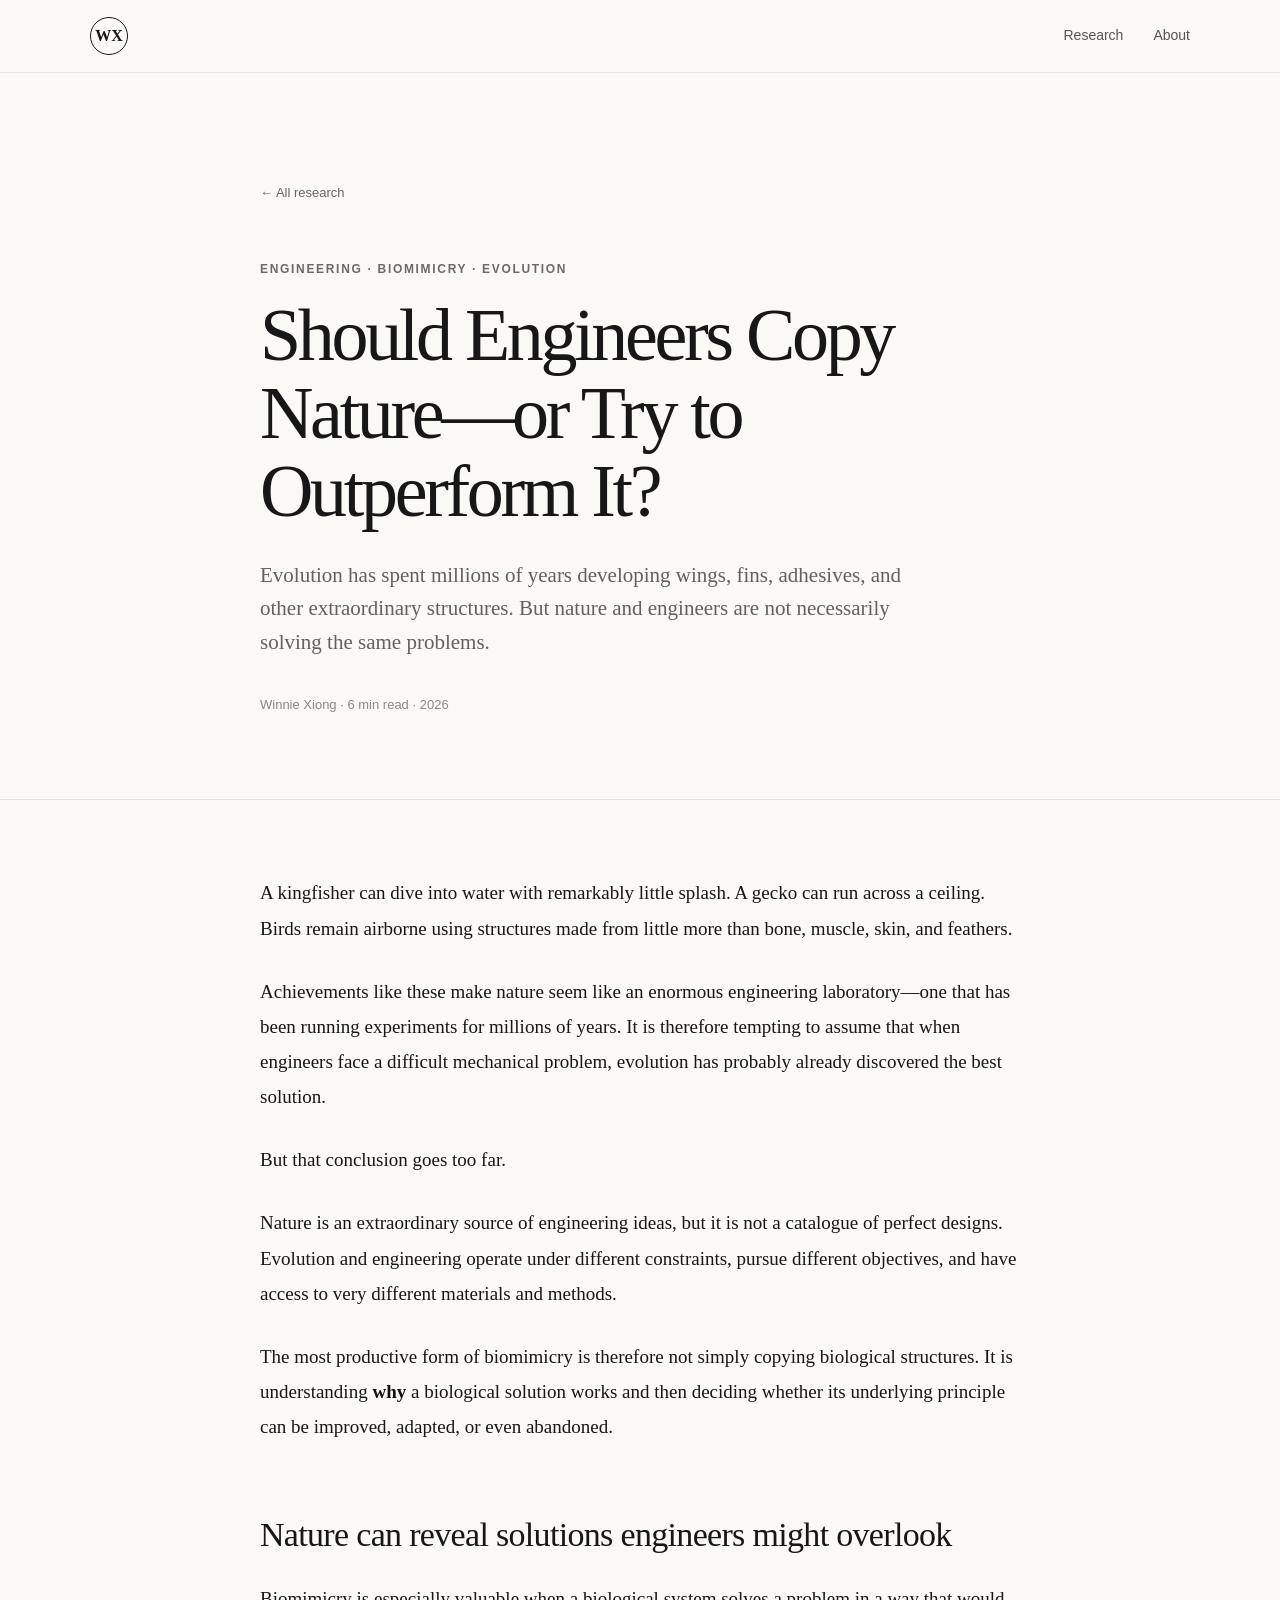
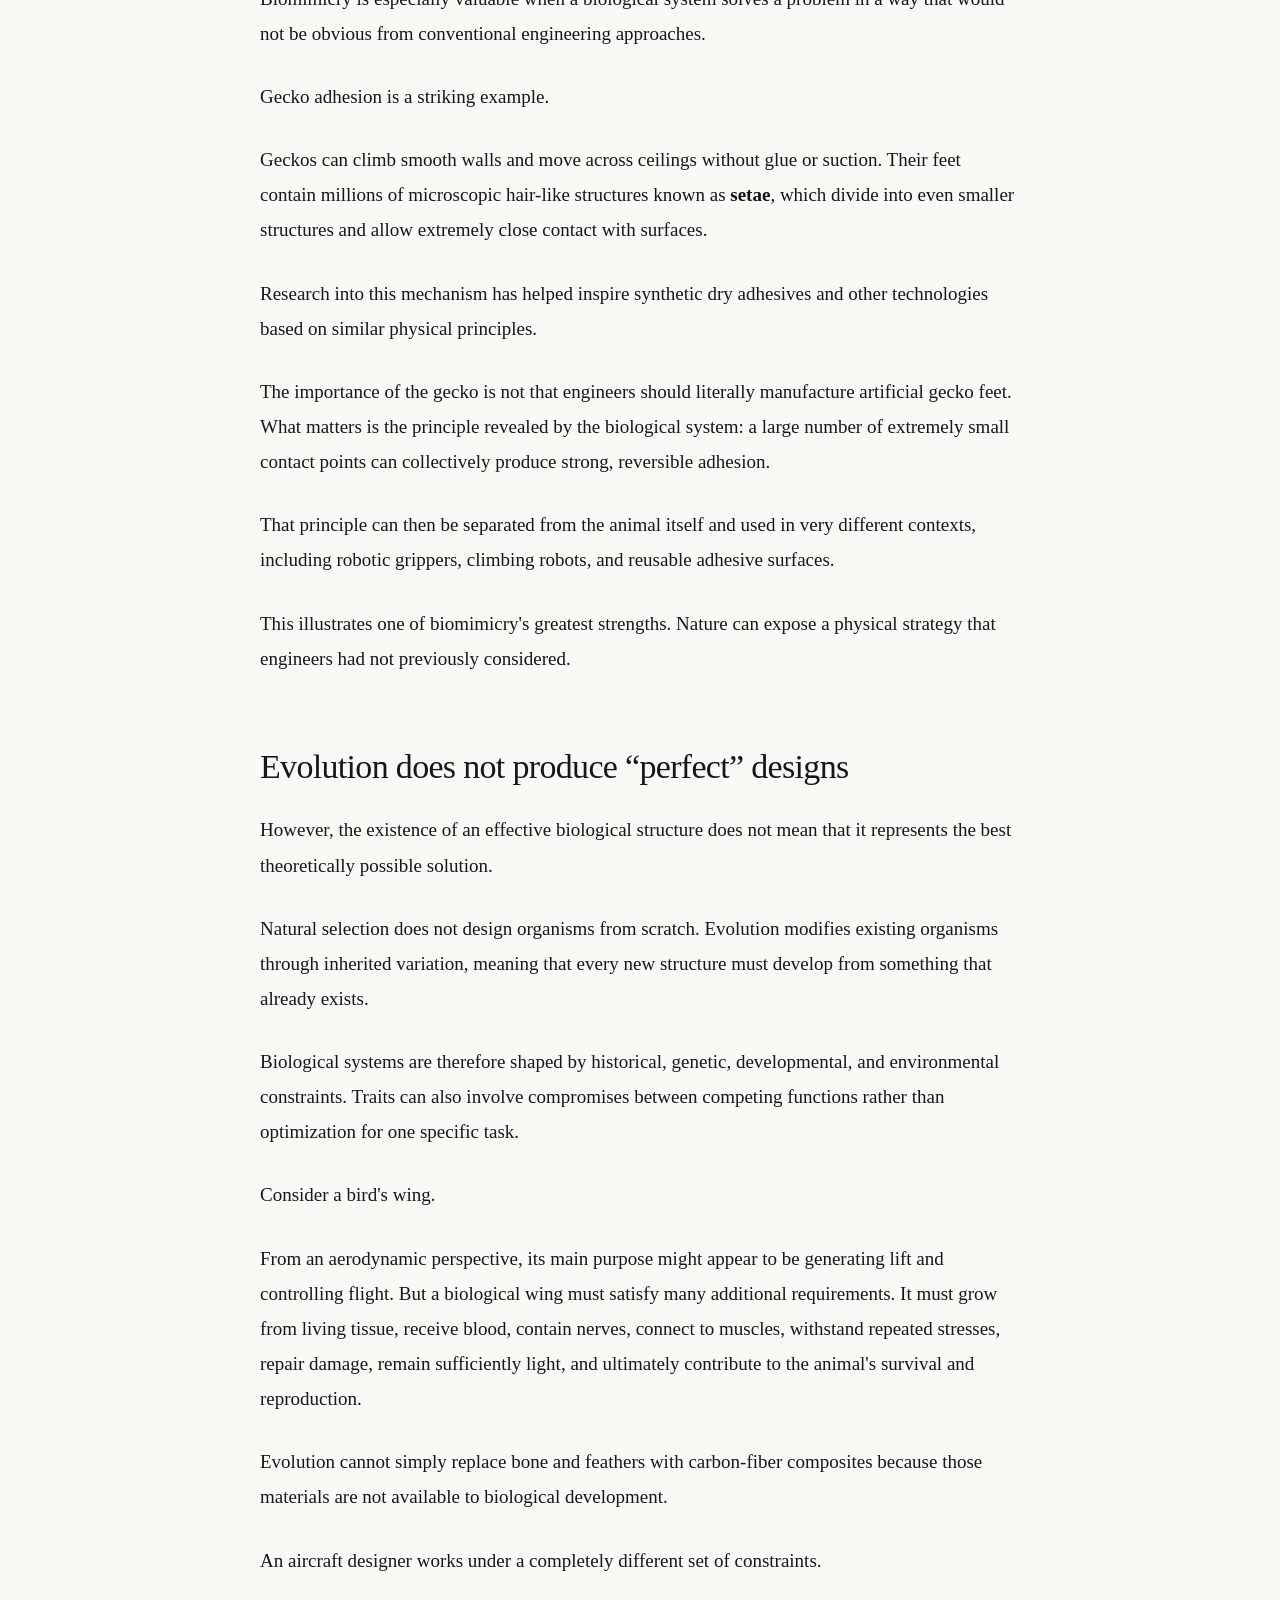
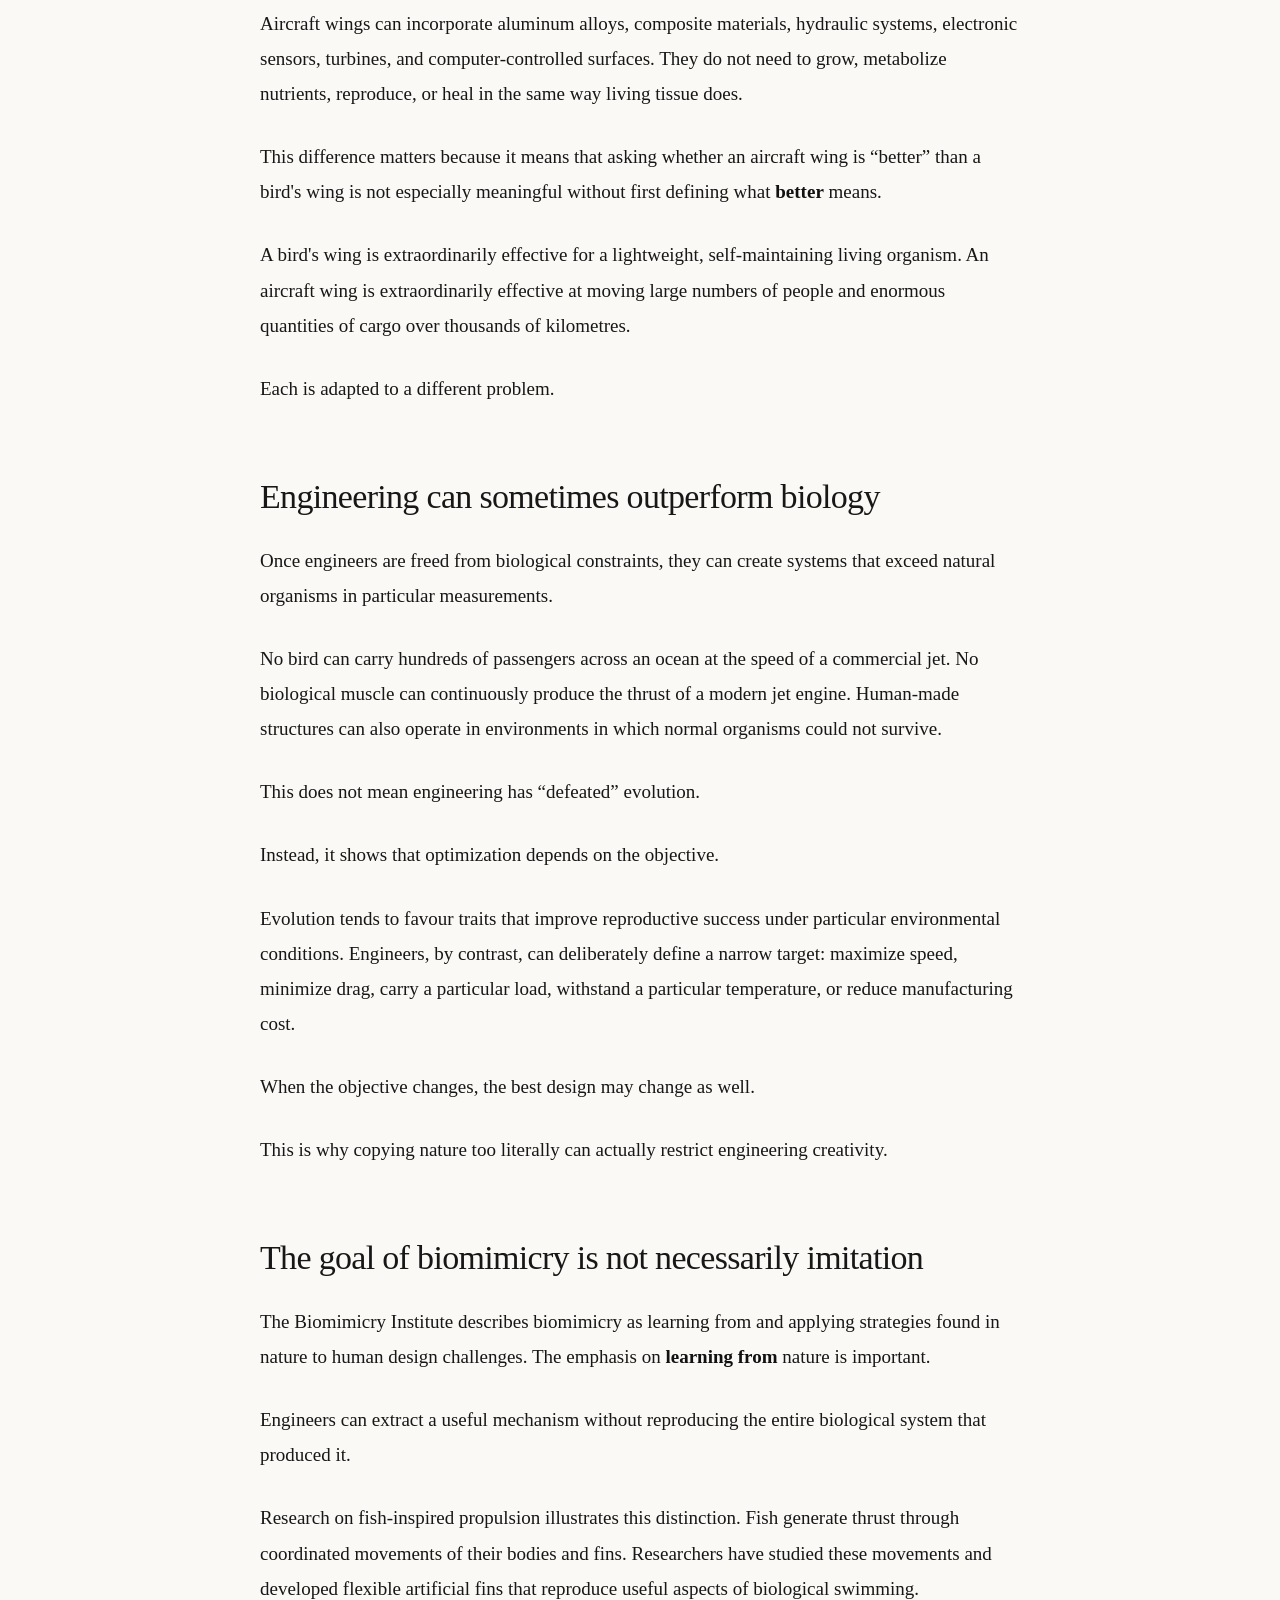
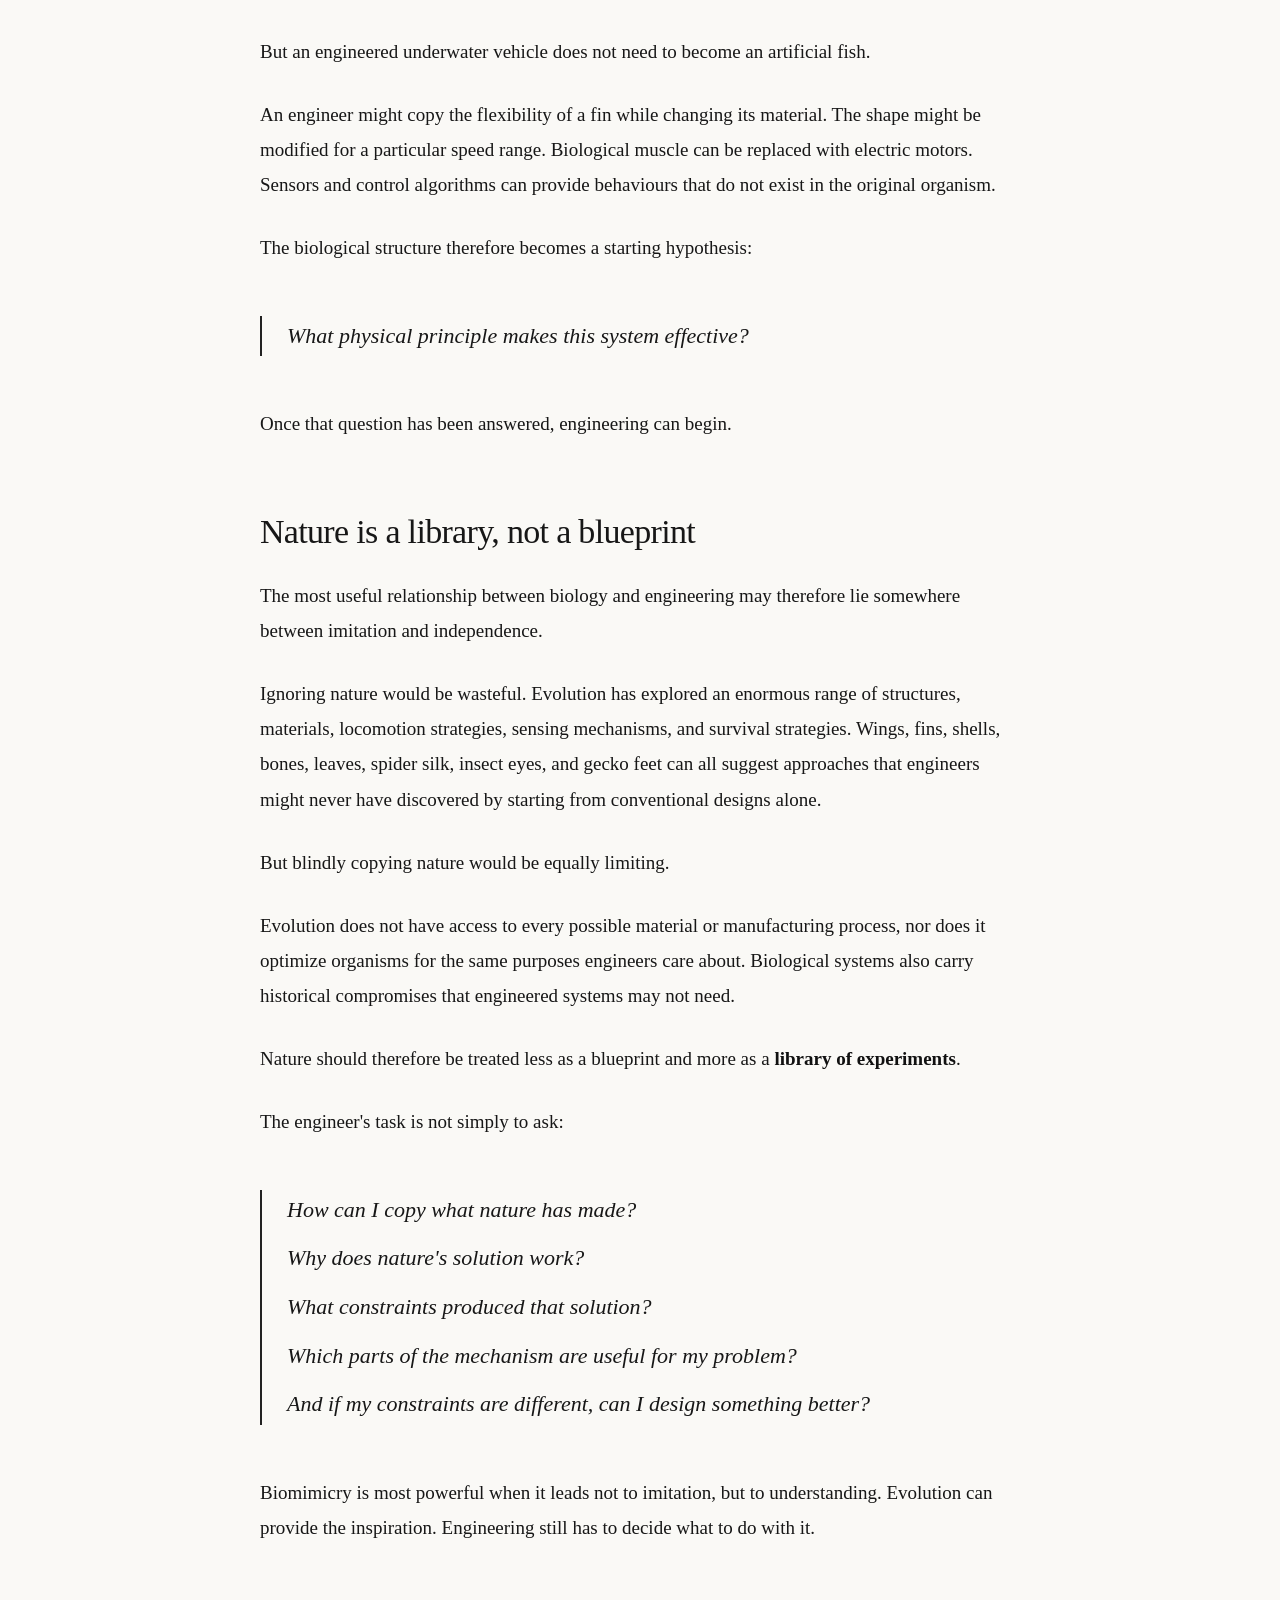
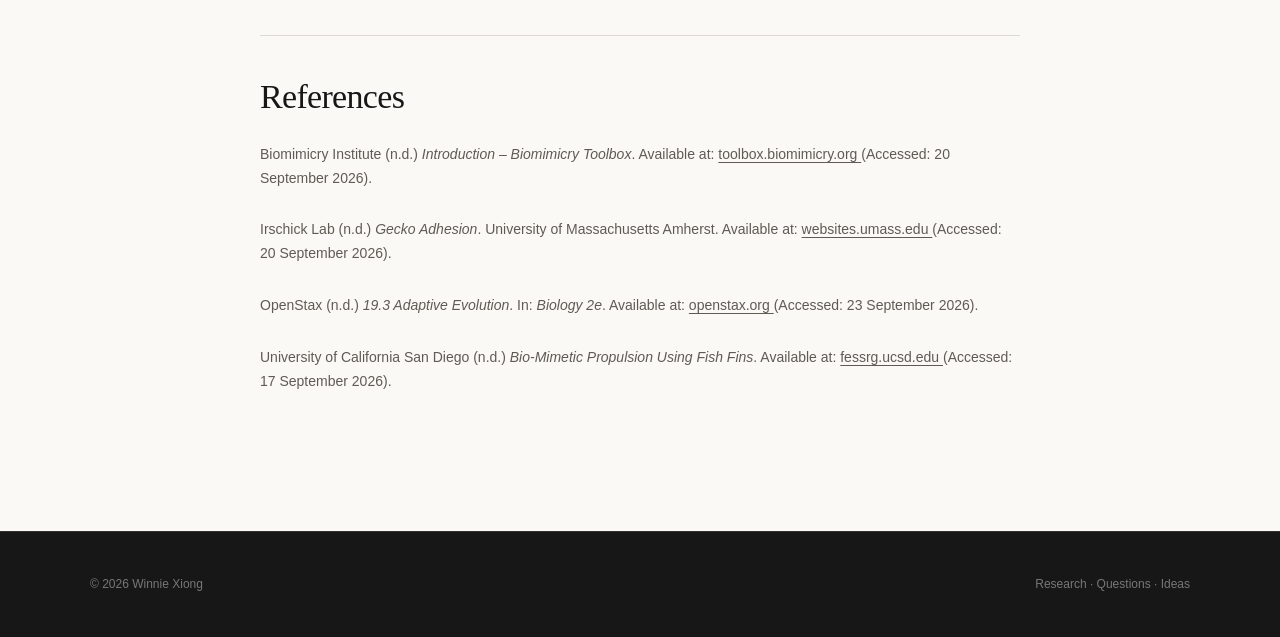
==== articles/biomimicry.html @ 26b6b640 "Published biomimicry research article" ====
<!DOCTYPE html>
<html lang="en">

<head>
  <meta charset="UTF-8">

  <meta
    name="viewport"
    content="width=device-width, initial-scale=1.0"
  >

  <meta
    name="description"
    content="Should engineers copy nature or can human-designed technology outperform biological evolution?"
  >

  <title>
    Should Engineers Copy Nature? | Winnie Xiong
  </title>

  <link rel="stylesheet" href="../style.css">

  <style>

    .article-header {
      padding: 105px 0 70px;
      border-bottom: 1px solid #e2dfd8;
    }

    .article-container {
      max-width: 760px;
      margin: 0 auto;
    }

    .back-link {
      display: inline-block;

      margin-bottom: 55px;

      color: #666;

      font-size: 13px;

      text-decoration: none;
    }

    .back-link:hover {
      color: #111;
    }

    .article-header h1 {
      margin: 16px 0 28px;

      font-family: Georgia, "Times New Roman", serif;

      font-size: clamp(46px, 7vw, 74px);

      font-weight: 400;

      line-height: 1.05;

      letter-spacing: -0.045em;
    }

    .article-subtitle {
      max-width: 680px;

      color: #64615b;

      font-family: Georgia, serif;

      font-size: 21px;

      line-height: 1.6;
    }

    .article-meta {
      margin-top: 35px;

      color: #888;

      font-size: 13px;
    }

    .article-body {
      padding: 75px 0 110px;
    }

    .article-body p {
      margin: 0 0 28px;

      font-family: Georgia, "Times New Roman", serif;

      font-size: 19px;

      line-height: 1.85;
    }

    .article-body h2 {
      margin: 70px 0 24px;

      font-family: Georgia, "Times New Roman", serif;

      font-size: 34px;

      font-weight: 400;

      line-height: 1.25;

      letter-spacing: -0.02em;
    }

    .article-body strong {
      color: #111;
    }

    .question-block {
      margin: 50px 0;

      padding-left: 25px;

      border-left: 2px solid #222;
    }

    .question-block p {
      margin: 8px 0;

      font-size: 22px;

      font-style: italic;
    }

    .references {
      margin-top: 90px;

      padding-top: 40px;

      border-top: 1px solid #dedbd4;
    }

    .references h2 {
      margin-top: 0;
    }

    .references p {
      color: #5f5b54;

      font-family:
        Inter,
        -apple-system,
        BlinkMacSystemFont,
        "Segoe UI",
        sans-serif;

      font-size: 14px;

      line-height: 1.7;
    }

    .references a {
      text-decoration-thickness: 1px;
      text-underline-offset: 3px;
    }

    @media (max-width: 750px) {

      .article-container {
        width: calc(100% - 32px);
      }

      .article-header {
        padding-top: 75px;
      }

      .article-body p {
        font-size: 18px;
      }

    }

  </style>
</head>


<body>

  <header class="site-header">

    <div class="container nav-container">

      <a class="logo" href="../index.html">
        WX
      </a>

      <nav>
        <a href="../index.html#research">Research</a>
        <a href="../index.html#about">About</a>
      </nav>

    </div>

  </header>


  <main>

    <header class="article-header">

      <div class="article-container">

        <a
          class="back-link"
          href="../index.html"
        >
          ← All research
        </a>

        <p class="eyebrow">
          Engineering · Biomimicry · Evolution
        </p>

        <h1>
          Should Engineers Copy Nature—or Try to Outperform It?
        </h1>

        <p class="article-subtitle">
          Evolution has spent millions of years developing wings,
          fins, adhesives, and other extraordinary structures.
          But nature and engineers are not necessarily solving
          the same problems.
        </p>

        <p class="article-meta">
          Winnie Xiong · 6 min read · 2026
        </p>

      </div>

    </header>


    <article class="article-body">

      <div class="article-container">

        <p>
          A kingfisher can dive into water with remarkably little splash.
          A gecko can run across a ceiling. Birds remain airborne using
          structures made from little more than bone, muscle, skin,
          and feathers.
        </p>

        <p>
          Achievements like these make nature seem like an enormous
          engineering laboratory—one that has been running experiments
          for millions of years. It is therefore tempting to assume that
          when engineers face a difficult mechanical problem, evolution
          has probably already discovered the best solution.
        </p>

        <p>
          But that conclusion goes too far.
        </p>

        <p>
          Nature is an extraordinary source of engineering ideas, but
          it is not a catalogue of perfect designs. Evolution and
          engineering operate under different constraints, pursue
          different objectives, and have access to very different
          materials and methods.
        </p>

        <p>
          The most productive form of biomimicry is therefore not simply
          copying biological structures. It is understanding
          <strong>why</strong> a biological solution works and then
          deciding whether its underlying principle can be improved,
          adapted, or even abandoned.
        </p>


        <h2>
          Nature can reveal solutions engineers might overlook
        </h2>

        <p>
          Biomimicry is especially valuable when a biological system
          solves a problem in a way that would not be obvious from
          conventional engineering approaches.
        </p>

        <p>
          Gecko adhesion is a striking example.
        </p>

        <p>
          Geckos can climb smooth walls and move across ceilings without
          glue or suction. Their feet contain millions of microscopic
          hair-like structures known as <strong>setae</strong>, which
          divide into even smaller structures and allow extremely close
          contact with surfaces.
        </p>

        <p>
          Research into this mechanism has helped inspire synthetic dry
          adhesives and other technologies based on similar physical
          principles.
        </p>

        <p>
          The importance of the gecko is not that engineers should
          literally manufacture artificial gecko feet. What matters is
          the principle revealed by the biological system: a large number
          of extremely small contact points can collectively produce
          strong, reversible adhesion.
        </p>

        <p>
          That principle can then be separated from the animal itself
          and used in very different contexts, including robotic
          grippers, climbing robots, and reusable adhesive surfaces.
        </p>

        <p>
          This illustrates one of biomimicry's greatest strengths.
          Nature can expose a physical strategy that engineers had
          not previously considered.
        </p>


        <h2>
          Evolution does not produce “perfect” designs
        </h2>

        <p>
          However, the existence of an effective biological structure
          does not mean that it represents the best theoretically
          possible solution.
        </p>

        <p>
          Natural selection does not design organisms from scratch.
          Evolution modifies existing organisms through inherited
          variation, meaning that every new structure must develop
          from something that already exists.
        </p>

        <p>
          Biological systems are therefore shaped by historical,
          genetic, developmental, and environmental constraints.
          Traits can also involve compromises between competing
          functions rather than optimization for one specific task.
        </p>

        <p>
          Consider a bird's wing.
        </p>

        <p>
          From an aerodynamic perspective, its main purpose might
          appear to be generating lift and controlling flight. But a
          biological wing must satisfy many additional requirements.
          It must grow from living tissue, receive blood, contain nerves,
          connect to muscles, withstand repeated stresses, repair damage,
          remain sufficiently light, and ultimately contribute to the
          animal's survival and reproduction.
        </p>

        <p>
          Evolution cannot simply replace bone and feathers with
          carbon-fiber composites because those materials are not
          available to biological development.
        </p>

        <p>
          An aircraft designer works under a completely different set
          of constraints.
        </p>

        <p>
          Aircraft wings can incorporate aluminum alloys, composite
          materials, hydraulic systems, electronic sensors, turbines,
          and computer-controlled surfaces. They do not need to grow,
          metabolize nutrients, reproduce, or heal in the same way
          living tissue does.
        </p>

        <p>
          This difference matters because it means that asking whether
          an aircraft wing is “better” than a bird's wing is not
          especially meaningful without first defining what
          <strong>better</strong> means.
        </p>

        <p>
          A bird's wing is extraordinarily effective for a lightweight,
          self-maintaining living organism. An aircraft wing is
          extraordinarily effective at moving large numbers of people
          and enormous quantities of cargo over thousands of kilometres.
        </p>

        <p>
          Each is adapted to a different problem.
        </p>


        <h2>
          Engineering can sometimes outperform biology
        </h2>

        <p>
          Once engineers are freed from biological constraints, they
          can create systems that exceed natural organisms in particular
          measurements.
        </p>

        <p>
          No bird can carry hundreds of passengers across an ocean at
          the speed of a commercial jet. No biological muscle can
          continuously produce the thrust of a modern jet engine.
          Human-made structures can also operate in environments in
          which normal organisms could not survive.
        </p>

        <p>
          This does not mean engineering has “defeated” evolution.
        </p>

        <p>
          Instead, it shows that optimization depends on the objective.
        </p>

        <p>
          Evolution tends to favour traits that improve reproductive
          success under particular environmental conditions. Engineers,
          by contrast, can deliberately define a narrow target: maximize
          speed, minimize drag, carry a particular load, withstand a
          particular temperature, or reduce manufacturing cost.
        </p>

        <p>
          When the objective changes, the best design may change as well.
        </p>

        <p>
          This is why copying nature too literally can actually restrict
          engineering creativity.
        </p>


        <h2>
          The goal of biomimicry is not necessarily imitation
        </h2>

        <p>
          The Biomimicry Institute describes biomimicry as learning from
          and applying strategies found in nature to human design
          challenges. The emphasis on <strong>learning from</strong>
          nature is important.
        </p>

        <p>
          Engineers can extract a useful mechanism without reproducing
          the entire biological system that produced it.
        </p>

        <p>
          Research on fish-inspired propulsion illustrates this
          distinction. Fish generate thrust through coordinated
          movements of their bodies and fins. Researchers have studied
          these movements and developed flexible artificial fins that
          reproduce useful aspects of biological swimming.
        </p>

        <p>
          But an engineered underwater vehicle does not need to become
          an artificial fish.
        </p>

        <p>
          An engineer might copy the flexibility of a fin while changing
          its material. The shape might be modified for a particular
          speed range. Biological muscle can be replaced with electric
          motors. Sensors and control algorithms can provide behaviours
          that do not exist in the original organism.
        </p>

        <p>
          The biological structure therefore becomes a starting
          hypothesis:
        </p>

        <div class="question-block">
          <p>
            What physical principle makes this system effective?
          </p>
        </div>

        <p>
          Once that question has been answered, engineering can begin.
        </p>


        <h2>
          Nature is a library, not a blueprint
        </h2>

        <p>
          The most useful relationship between biology and engineering
          may therefore lie somewhere between imitation and independence.
        </p>

        <p>
          Ignoring nature would be wasteful. Evolution has explored an
          enormous range of structures, materials, locomotion strategies,
          sensing mechanisms, and survival strategies. Wings, fins,
          shells, bones, leaves, spider silk, insect eyes, and gecko feet
          can all suggest approaches that engineers might never have
          discovered by starting from conventional designs alone.
        </p>

        <p>
          But blindly copying nature would be equally limiting.
        </p>

        <p>
          Evolution does not have access to every possible material or
          manufacturing process, nor does it optimize organisms for the
          same purposes engineers care about. Biological systems also
          carry historical compromises that engineered systems may
          not need.
        </p>

        <p>
          Nature should therefore be treated less as a blueprint and
          more as a <strong>library of experiments</strong>.
        </p>

        <p>
          The engineer's task is not simply to ask:
        </p>

        <div class="question-block">

          <p>
            How can I copy what nature has made?
          </p>

          <p>
            Why does nature's solution work?
          </p>

          <p>
            What constraints produced that solution?
          </p>

          <p>
            Which parts of the mechanism are useful for my problem?
          </p>

          <p>
            And if my constraints are different, can I design
            something better?
          </p>

        </div>

        <p>
          Biomimicry is most powerful when it leads not to imitation,
          but to understanding. Evolution can provide the inspiration.
          Engineering still has to decide what to do with it.
        </p>


        <section class="references">

          <h2>References</h2>

          <p>
            Biomimicry Institute (n.d.)
            <em>Introduction – Biomimicry Toolbox</em>.
            Available at:
            <a
              href="https://toolbox.biomimicry.org/introduction/"
              target="_blank"
              rel="noopener noreferrer"
            >
              toolbox.biomimicry.org
            </a>
            (Accessed: 20 September 2026).
          </p>

          <p>
            Irschick Lab (n.d.)
            <em>Gecko Adhesion</em>.
            University of Massachusetts Amherst.
            Available at:
            <a
              href="https://websites.umass.edu/irschick/gecko-adhesion/"
              target="_blank"
              rel="noopener noreferrer"
            >
              websites.umass.edu
            </a>
            (Accessed: 20 September 2026).
          </p>

          <p>
            OpenStax (n.d.)
            <em>19.3 Adaptive Evolution</em>.
            In: <em>Biology 2e</em>.
            Available at:
            <a
              href="https://openstax.org/books/biology-2e/pages/19-3-adaptive-evolution"
              target="_blank"
              rel="noopener noreferrer"
            >
              openstax.org
            </a>
            (Accessed: 23 September 2026).
          </p>

          <p>
            University of California San Diego (n.d.)
            <em>Bio-Mimetic Propulsion Using Fish Fins</em>.
            Available at:
            <a
              href="https://fessrg.ucsd.edu/Research/Fish/"
              target="_blank"
              rel="noopener noreferrer"
            >
              fessrg.ucsd.edu
            </a>
            (Accessed: 17 September 2026).
          </p>

        </section>

      </div>

    </article>

  </main>


  <footer>

    <div class="container footer-content">

      <p>
        © 2026 Winnie Xiong
      </p>

      <p>
        Research · Questions · Ideas
      </p>

    </div>

  </footer>

</body>

</html>
---- style.css ----
/* ------------------------------
   Base
------------------------------ */

* {
  box-sizing: border-box;
}

html {
  scroll-behavior: smooth;
}

body {
  margin: 0;
  background: #faf9f6;
  color: #171717;

  font-family:
    Inter,
    -apple-system,
    BlinkMacSystemFont,
    "Segoe UI",
    sans-serif;

  line-height: 1.7;
}

a {
  color: inherit;
}

.container {
  width: min(1100px, calc(100% - 48px));
  margin: 0 auto;
}


/* ------------------------------
   Navigation
------------------------------ */

.site-header {
  background: rgba(250, 249, 246, 0.92);
  border-bottom: 1px solid #e8e5df;
  position: sticky;
  top: 0;
  z-index: 10;
  backdrop-filter: blur(12px);
}

.nav-container {
  height: 72px;

  display: flex;
  align-items: center;
  justify-content: space-between;
}

.logo {
  width: 38px;
  height: 38px;

  display: flex;
  align-items: center;
  justify-content: center;

  border: 1px solid #171717;
  border-radius: 50%;

  font-family: Georgia, serif;
  font-weight: bold;

  text-decoration: none;
}

nav {
  display: flex;
  gap: 30px;
}

nav a {
  color: #555;
  text-decoration: none;
  font-size: 14px;
}

nav a:hover {
  color: #111;
}


/* ------------------------------
   Hero
------------------------------ */

.hero {
  padding: 130px 0 120px;
}

.hero-content {
  max-width: 850px;
}

.eyebrow {
  margin: 0 0 18px;

  color: #6f6a61;

  font-size: 12px;
  font-weight: 700;

  letter-spacing: 0.14em;
  text-transform: uppercase;
}

.hero h1 {
  margin: 0;

  font-family: Georgia, "Times New Roman", serif;
  font-weight: 400;

  font-size: clamp(60px, 9vw, 105px);
  line-height: 0.95;

  letter-spacing: -0.055em;
}

.hero-description {
  max-width: 680px;

  margin: 36px 0 36px;

  color: #555;

  font-family: Georgia, "Times New Roman", serif;
  font-size: 22px;
  line-height: 1.6;
}

.button {
  display: inline-block;

  padding: 12px 0;

  border-bottom: 1px solid #171717;

  font-size: 14px;
  font-weight: 600;

  text-decoration: none;
}


/* ------------------------------
   Sections
------------------------------ */

.section {
  padding: 100px 0;

  border-top: 1px solid #e2dfd8;
}

.section-heading {
  display: grid;

  grid-template-columns: 1fr 1fr;

  gap: 60px;

  margin-bottom: 55px;
}

.section-heading h2,
.about-grid h2 {
  margin: 0;

  font-family: Georgia, "Times New Roman", serif;
  font-size: 44px;
  font-weight: 400;

  letter-spacing: -0.025em;
}

.section-intro {
  max-width: 440px;

  margin: 30px 0 0;

  color: #666;

  font-size: 16px;
}


/* ------------------------------
   Research Cards
------------------------------ */

.research-grid {
  display: grid;

  grid-template-columns: repeat(2, minmax(0, 1fr));

  gap: 22px;
}

.card {
  min-height: 430px;

  padding: 32px;

  background: #ffffff;

  border: 1px solid #e3e0d9;
  border-radius: 4px;

  display: flex;
  flex-direction: column;

  transition:
    transform 0.2s ease,
    box-shadow 0.2s ease;
}

.card:hover {
  transform: translateY(-3px);

  box-shadow:
    0 12px 40px rgba(0, 0, 0, 0.06);
}

.featured-card {
  background: #f1efe8;
}

.card-top {
  display: flex;

  justify-content: space-between;
  align-items: center;

  margin-bottom: 50px;
}

.status {
  padding: 6px 10px;

  border-radius: 20px;

  font-size: 11px;
  font-weight: 700;

  letter-spacing: 0.05em;
  text-transform: uppercase;
}

.published {
  background: #dfe8dc;
  color: #31492e;
}

.progress {
  background: #ece7db;
  color: #72634d;
}

.number {
  color: #aaa;

  font-family: Georgia, serif;
  font-size: 15px;
}

.tags {
  display: flex;
  flex-wrap: wrap;

  gap: 8px;

  margin-bottom: 18px;
}

.tags span {
  color: #777;

  font-size: 12px;
}

.tags span:not(:last-child)::after {
  content: " ·";
}

.card h3 {
  margin: 0 0 20px;

  font-family: Georgia, "Times New Roman", serif;
  font-size: 30px;
  font-weight: 400;

  line-height: 1.25;
}

.card h3 a {
  text-decoration: none;
}

.card h3 a:hover {
  text-decoration: underline;
  text-decoration-thickness: 1px;
  text-underline-offset: 5px;
}

.card > p {
  margin: 0;

  color: #666;

  font-size: 15px;
}

.card-footer {
  margin-top: auto;
  padding-top: 40px;

  display: flex;
  justify-content: space-between;
  align-items: center;

  color: #888;

  font-size: 13px;
}

.read-link {
  color: #171717;

  font-weight: 600;

  text-decoration: none;
}

.coming-soon {
  color: #aaa;
}


/* ------------------------------
   About
------------------------------ */

.about-section {
  background: #171717;
  color: #f5f3ed;
}

.about-section .eyebrow {
  color: #aaa69c;
}

.about-grid {
  display: grid;

  grid-template-columns: 1fr 1fr;

  gap: 80px;
}

.about-text {
  color: #cac6bc;

  font-family: Georgia, "Times New Roman", serif;

  font-size: 18px;
}

.about-text p:first-child {
  margin-top: 0;
}


/* ------------------------------
   Footer
------------------------------ */

footer {
  background: #171717;
  color: #777;

  border-top: 1px solid #333;
}

.footer-content {
  padding: 30px 0;

  display: flex;
  justify-content: space-between;

  font-size: 12px;
}


/* ------------------------------
   Mobile
------------------------------ */

@media (max-width: 750px) {

  .container {
    width: min(100% - 32px, 1100px);
  }

  .hero {
    padding: 95px 0 85px;
  }

  .hero h1 {
    font-size: 58px;
  }

  .hero-description {
    font-size: 19px;
  }

  .section {
    padding: 75px 0;
  }

  .section-heading,
  .about-grid,
  .research-grid {
    grid-template-columns: 1fr;
  }

  .section-heading {
    gap: 5px;
  }

  .about-grid {
    gap: 40px;
  }

  .card {
    min-height: 390px;
  }

  nav {
    gap: 18px;
  }

  .footer-content {
    flex-direction: column;
    gap: 5px;
  }

}
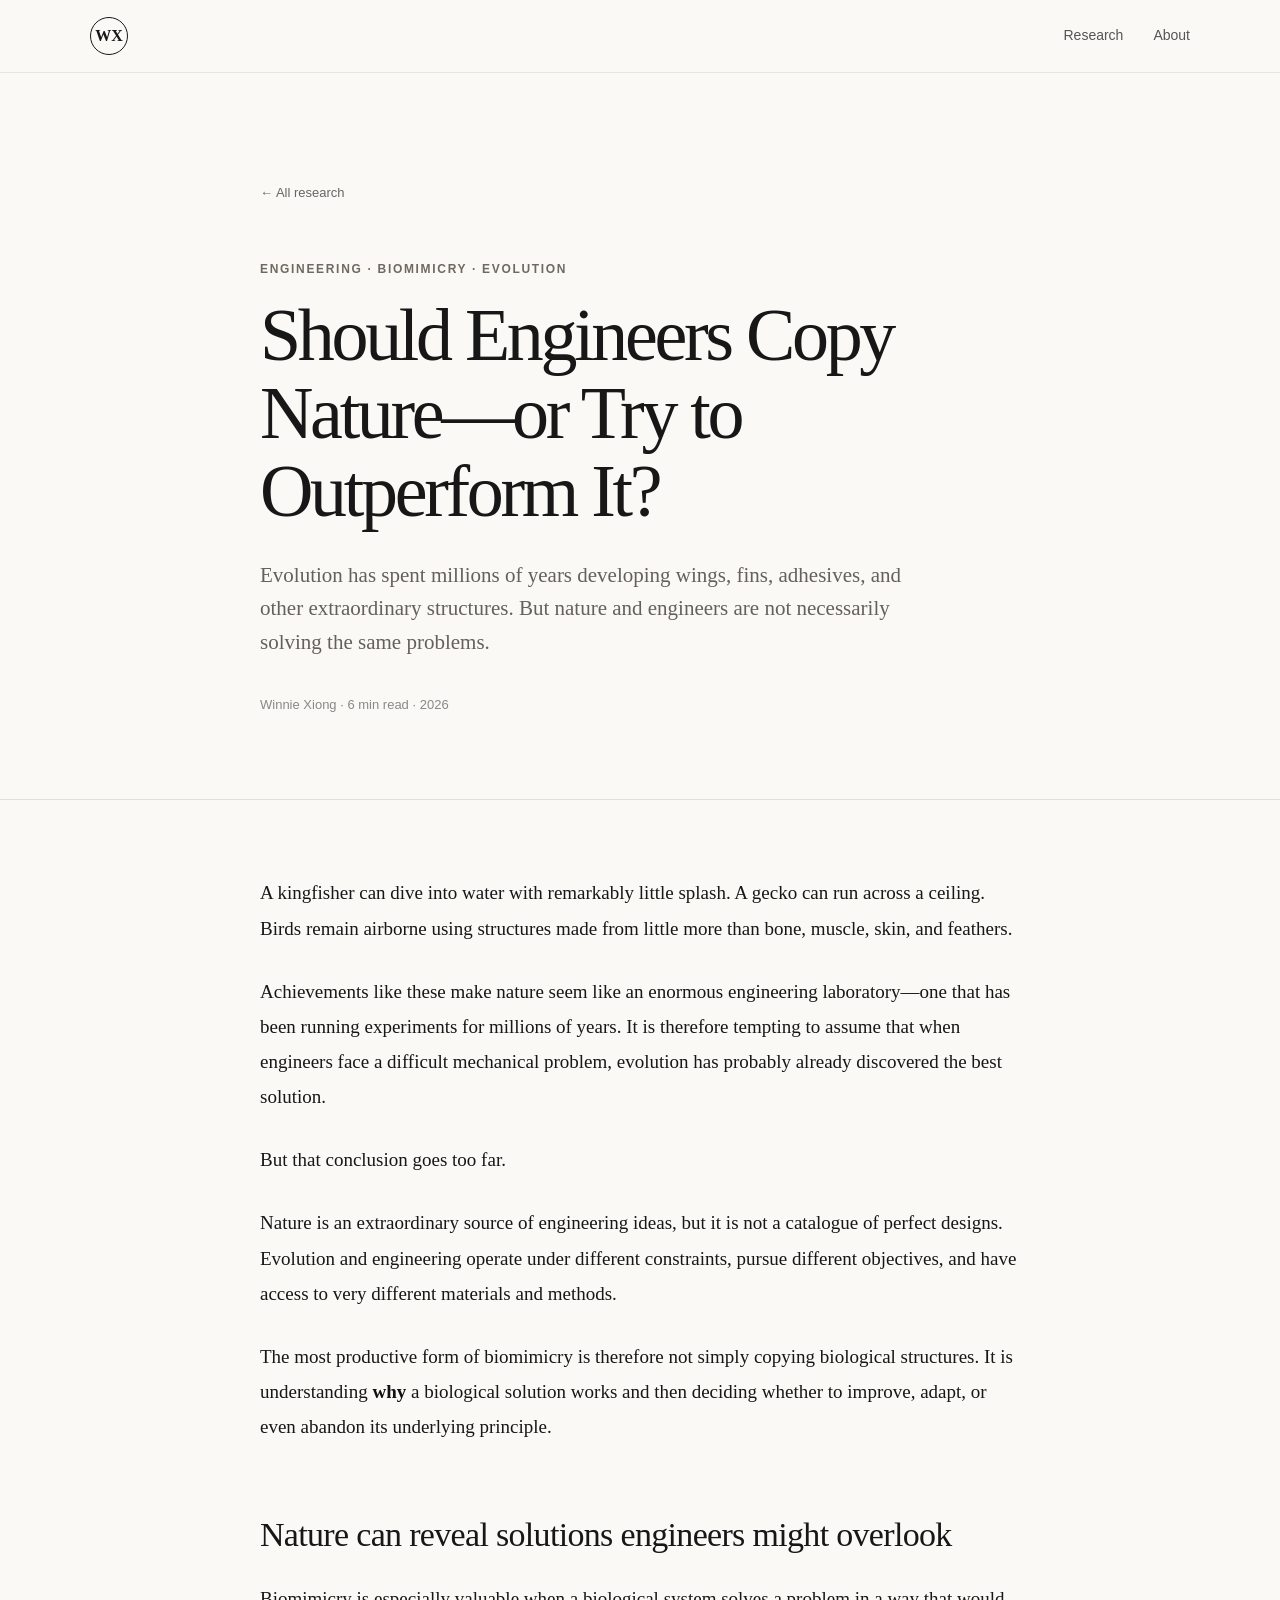
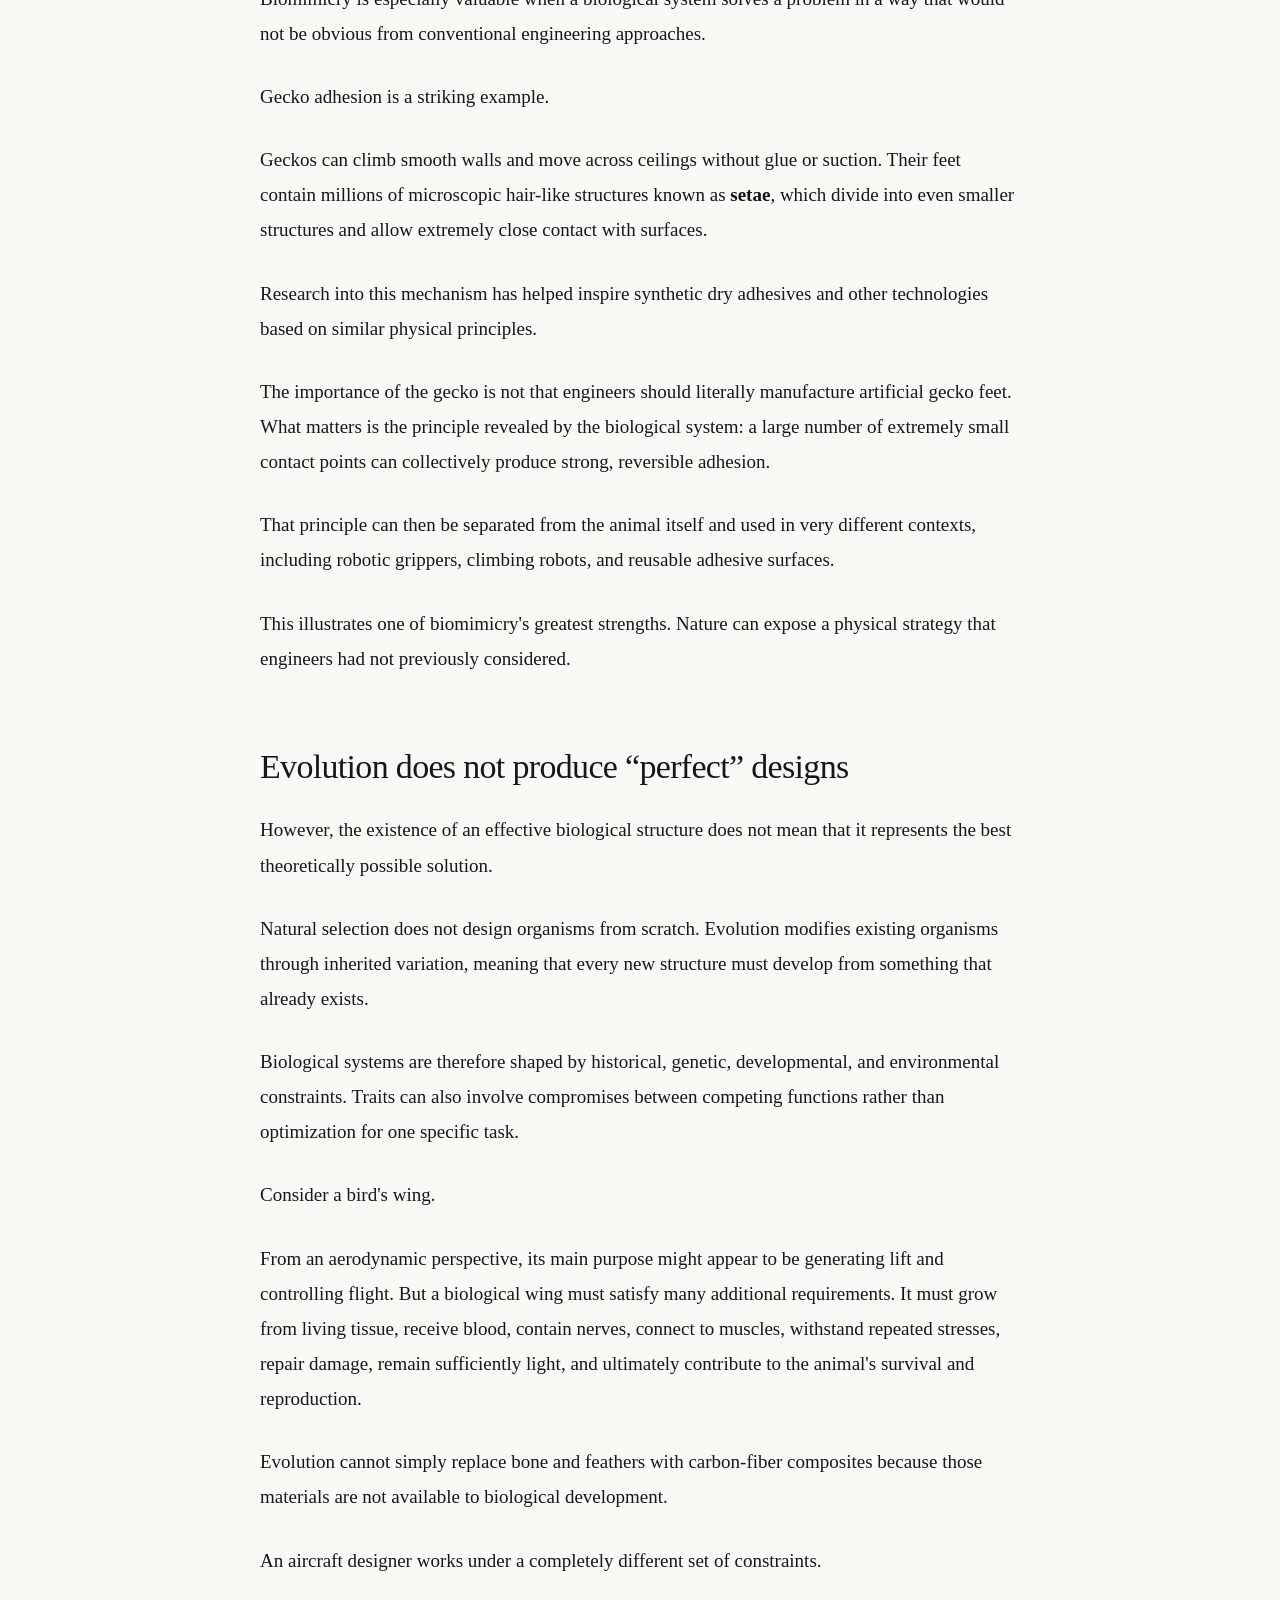
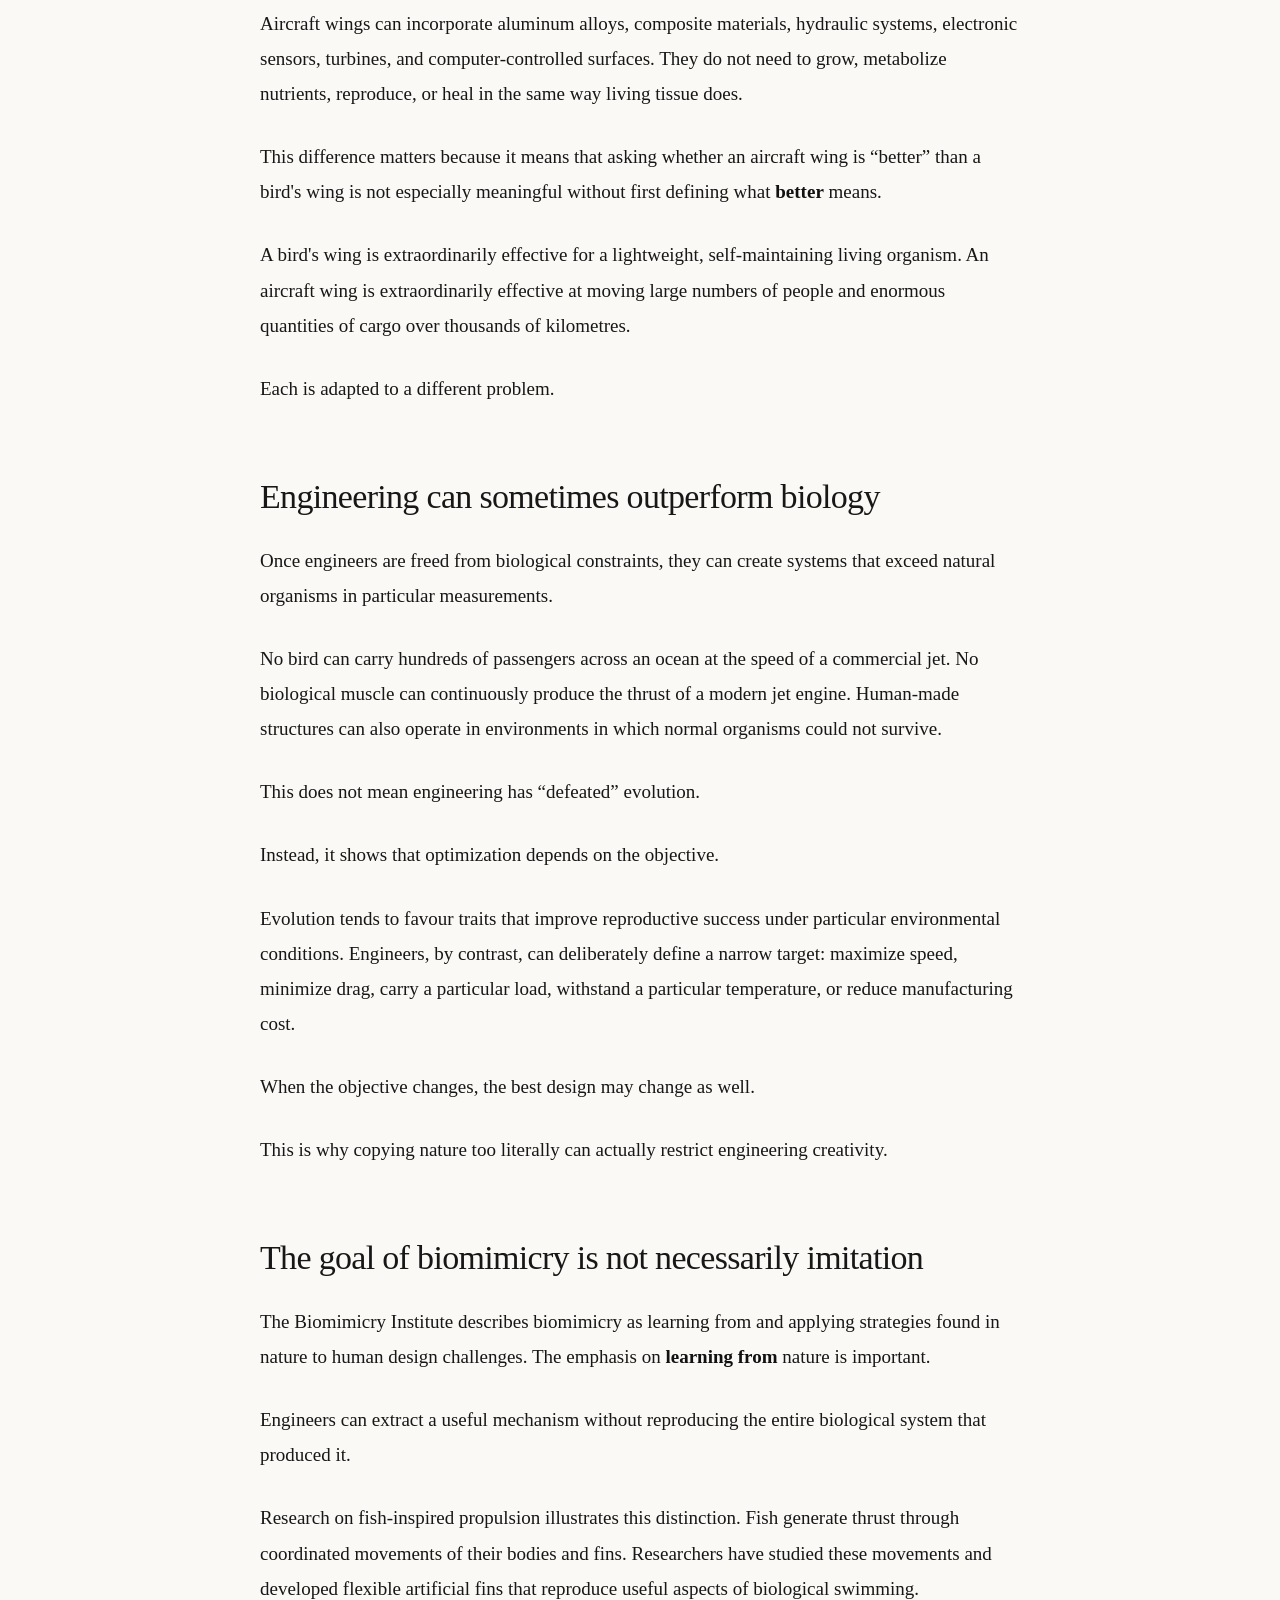
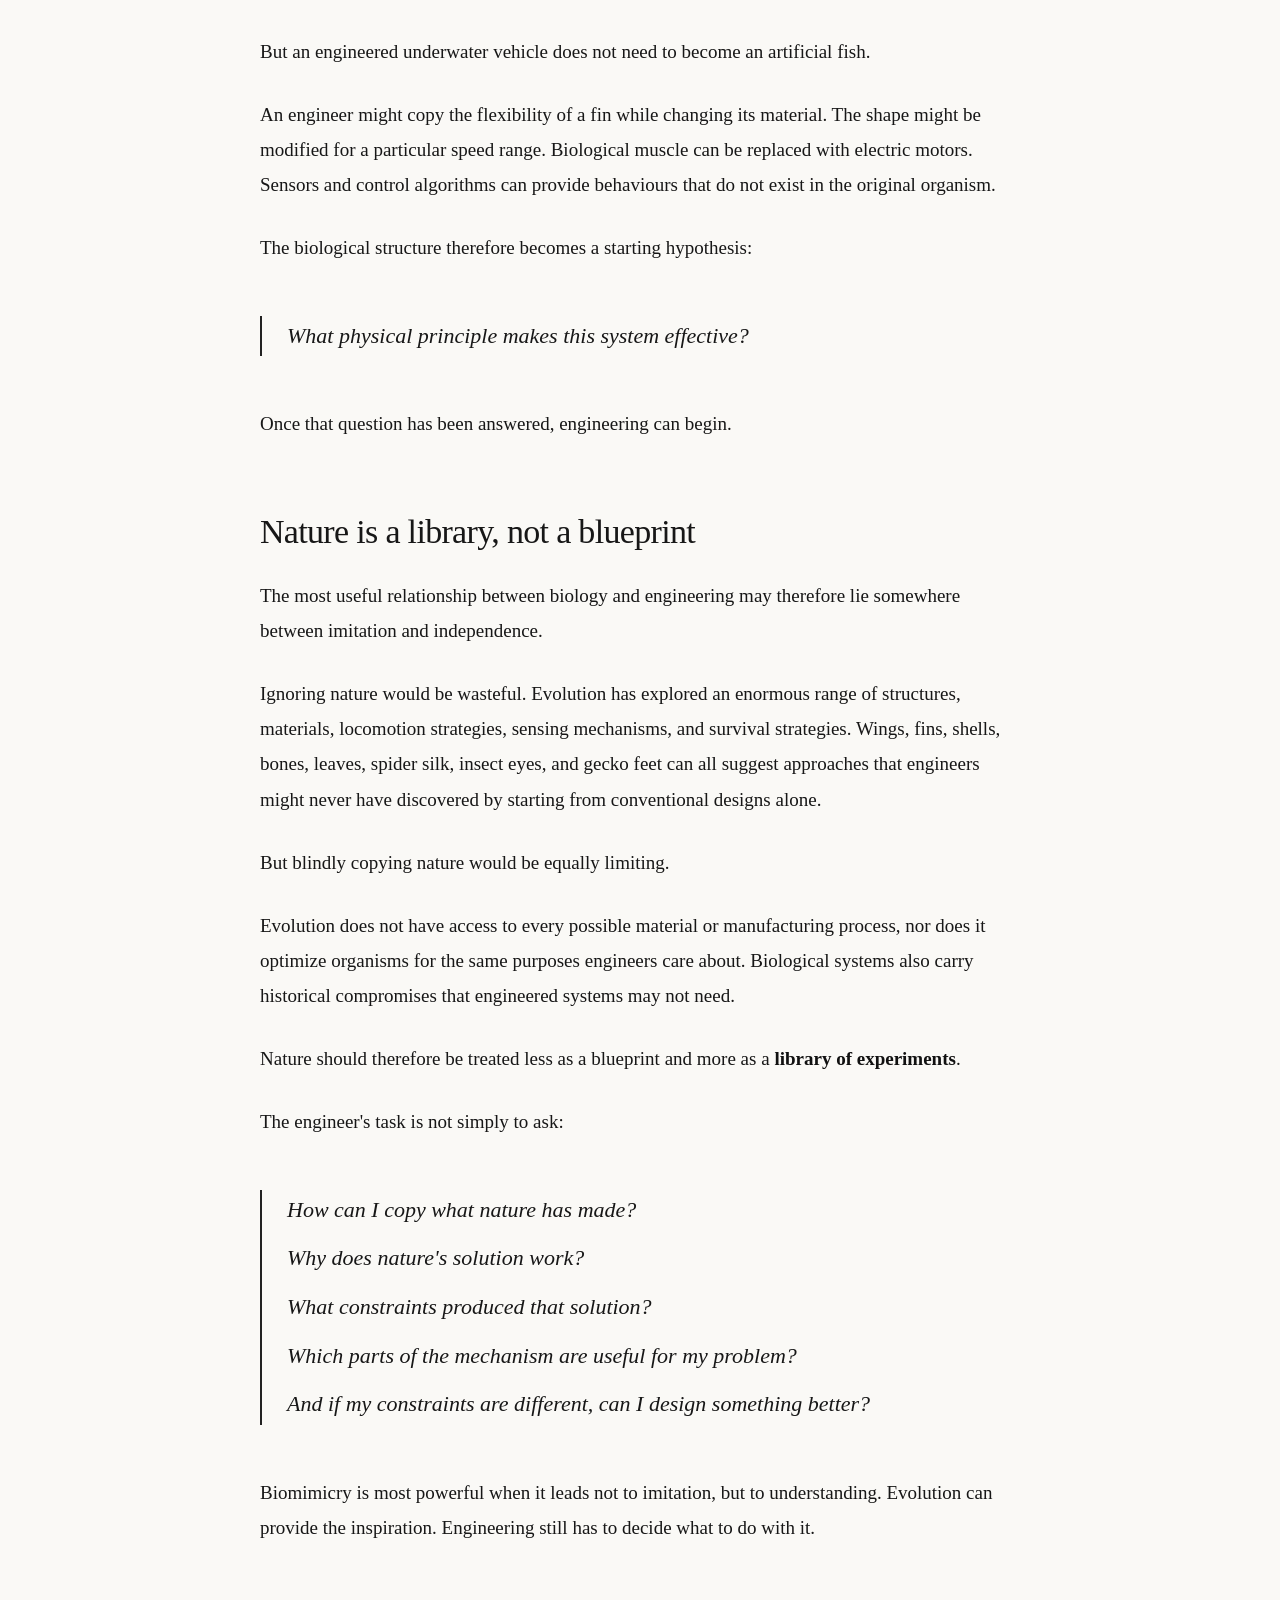
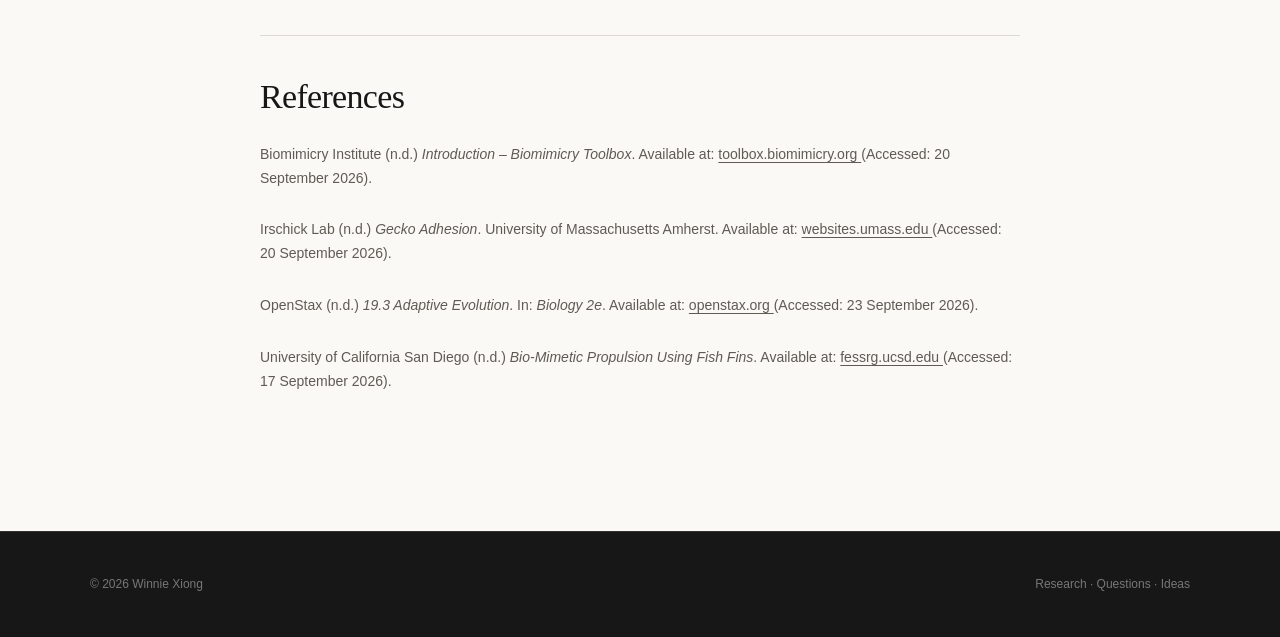
==== commit 816ebdde: "Refine wording on biomimicry principles" ====
--- a/articles/biomimicry.html
+++ b/articles/biomimicry.html
@@ -274,8 +274,7 @@
           The most productive form of biomimicry is therefore not simply
           copying biological structures. It is understanding
           <strong>why</strong> a biological solution works and then
-          deciding whether its underlying principle can be improved,
-          adapted, or even abandoned.
+          deciding whether to improve, adapt, or even abandon its underlying principle.
         </p>
 
 
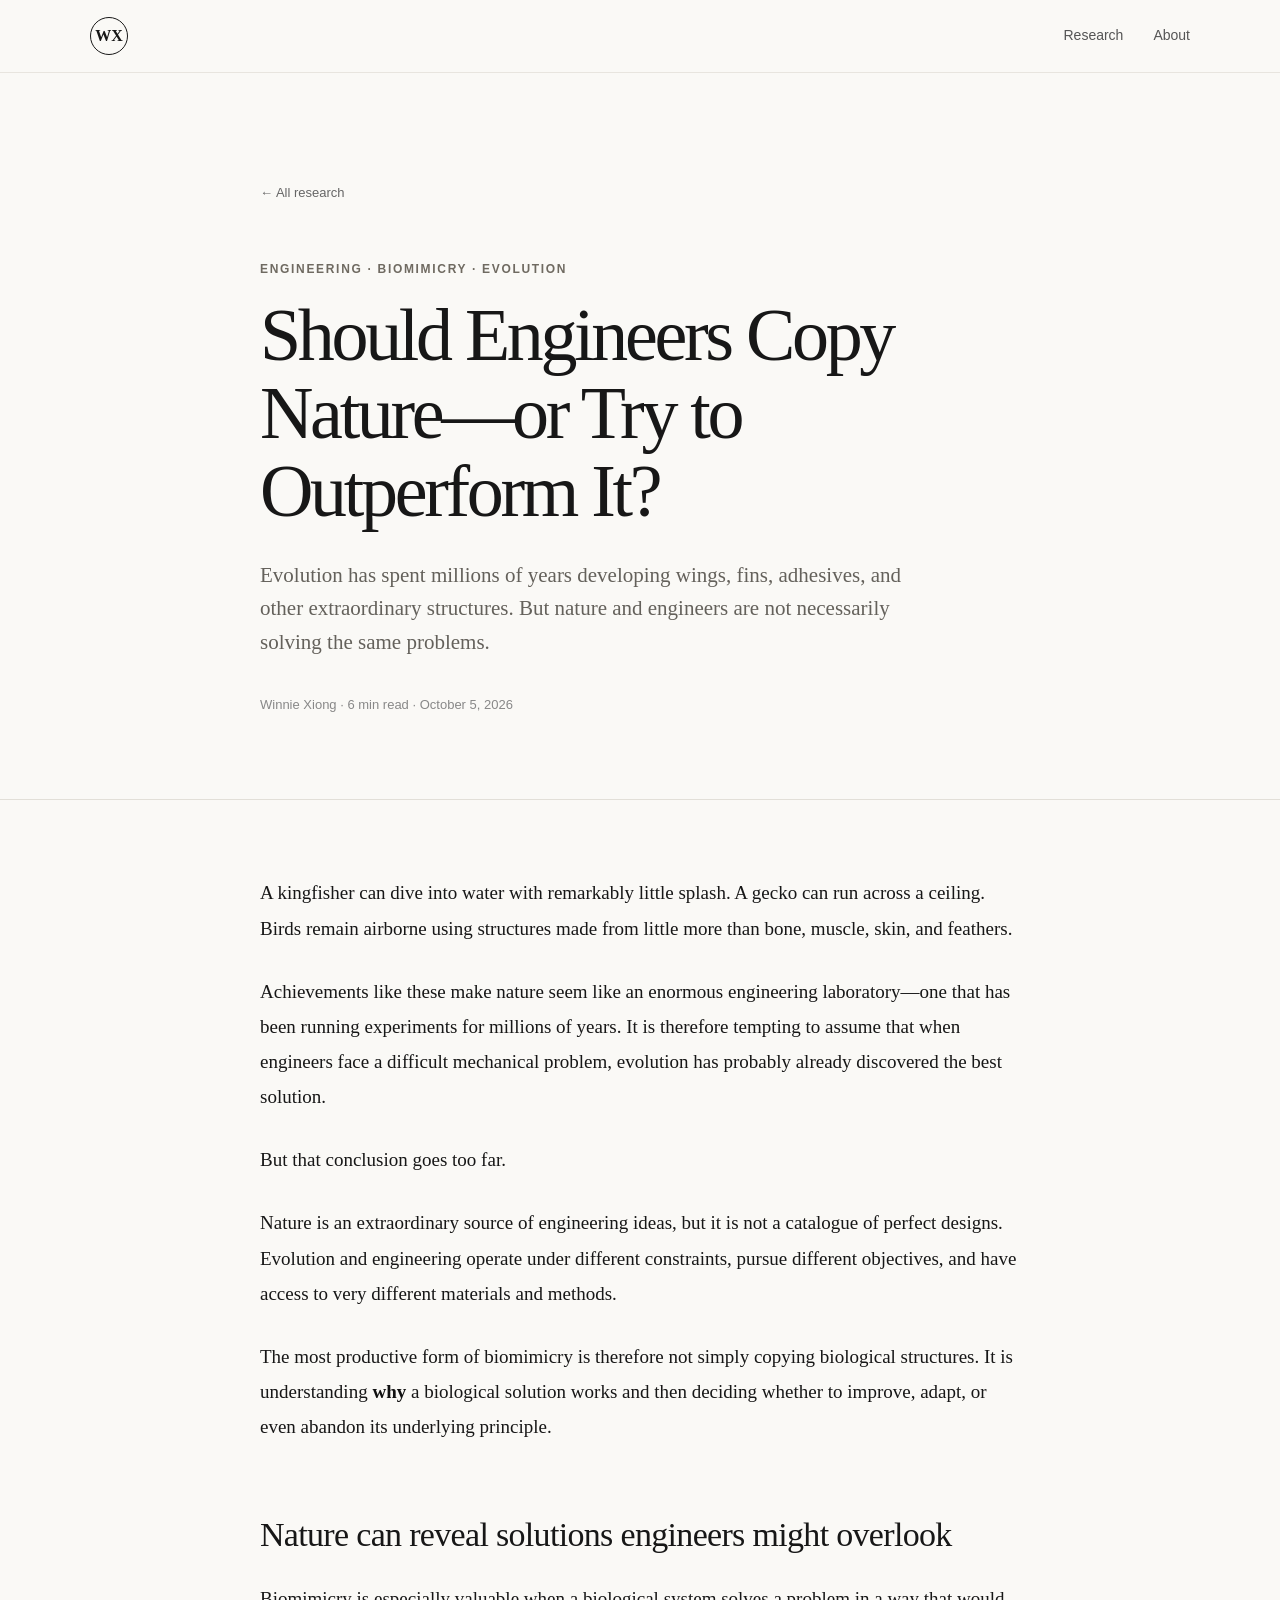
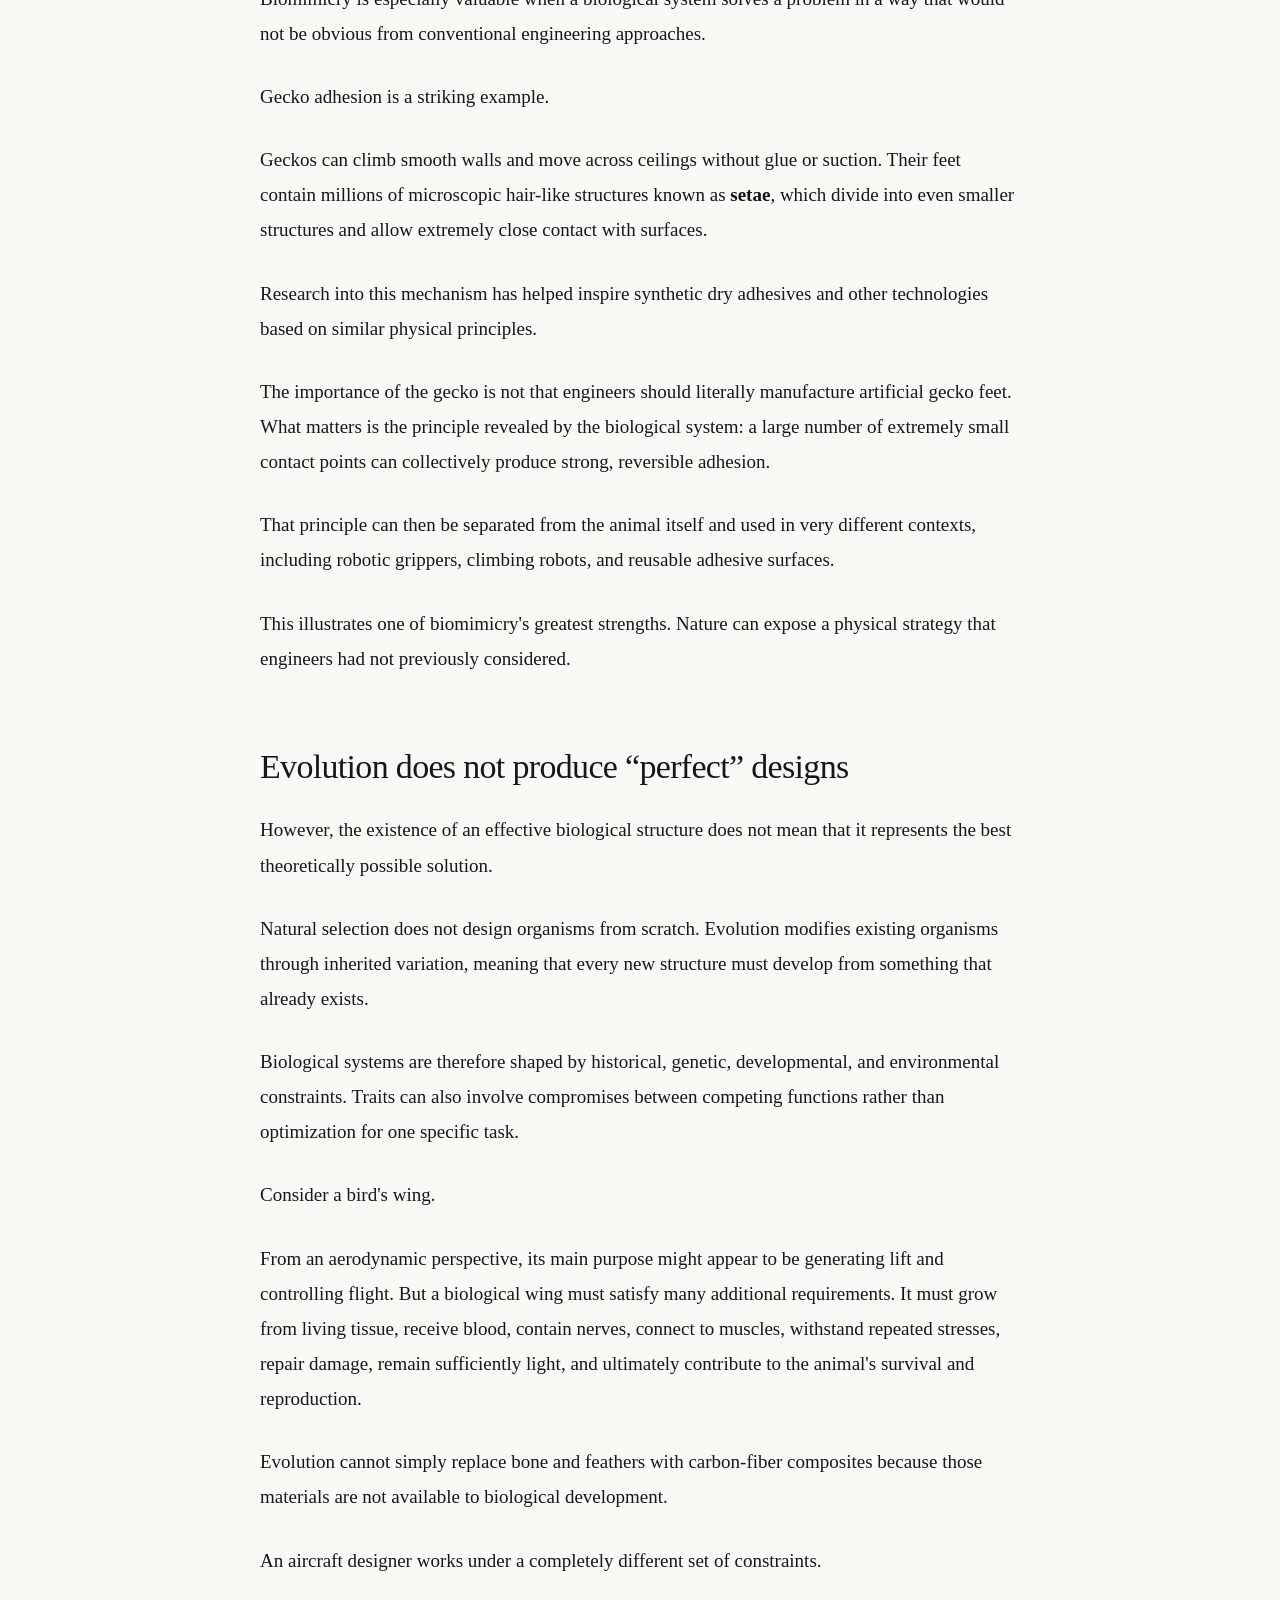
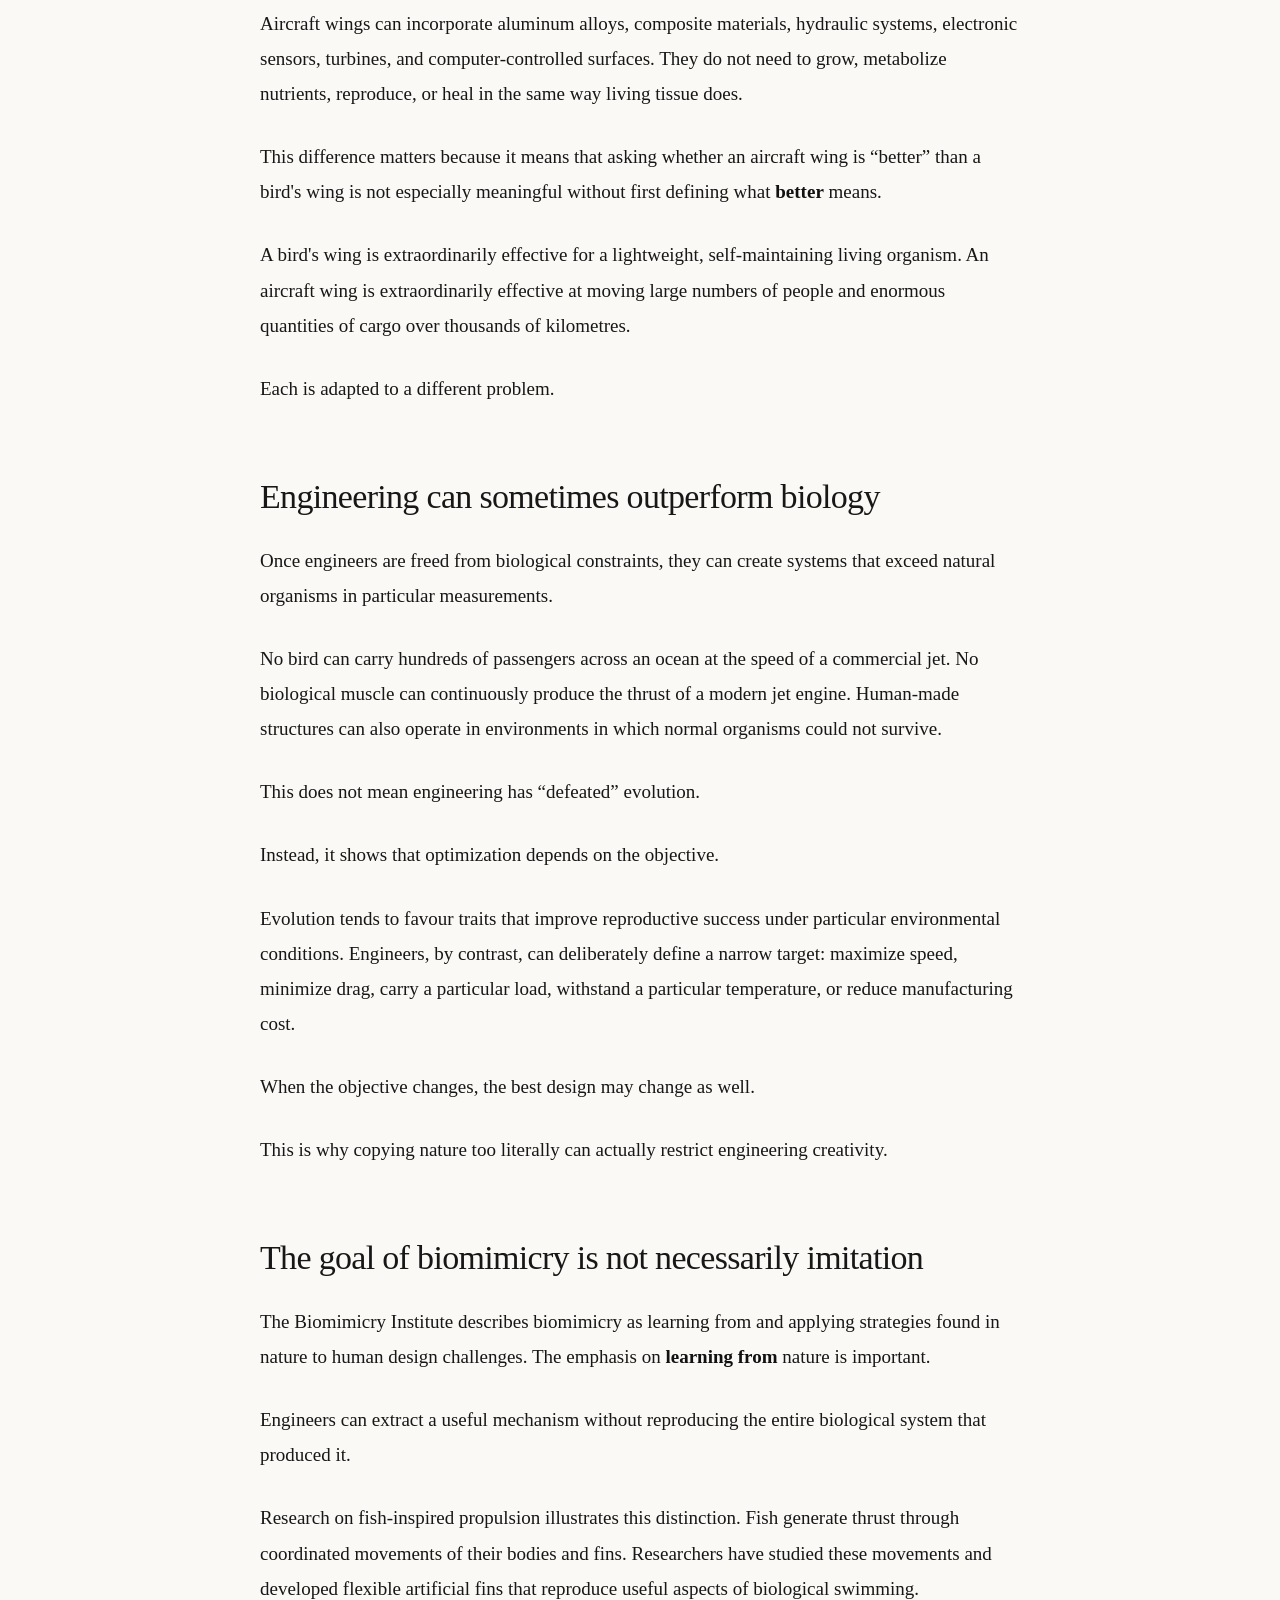
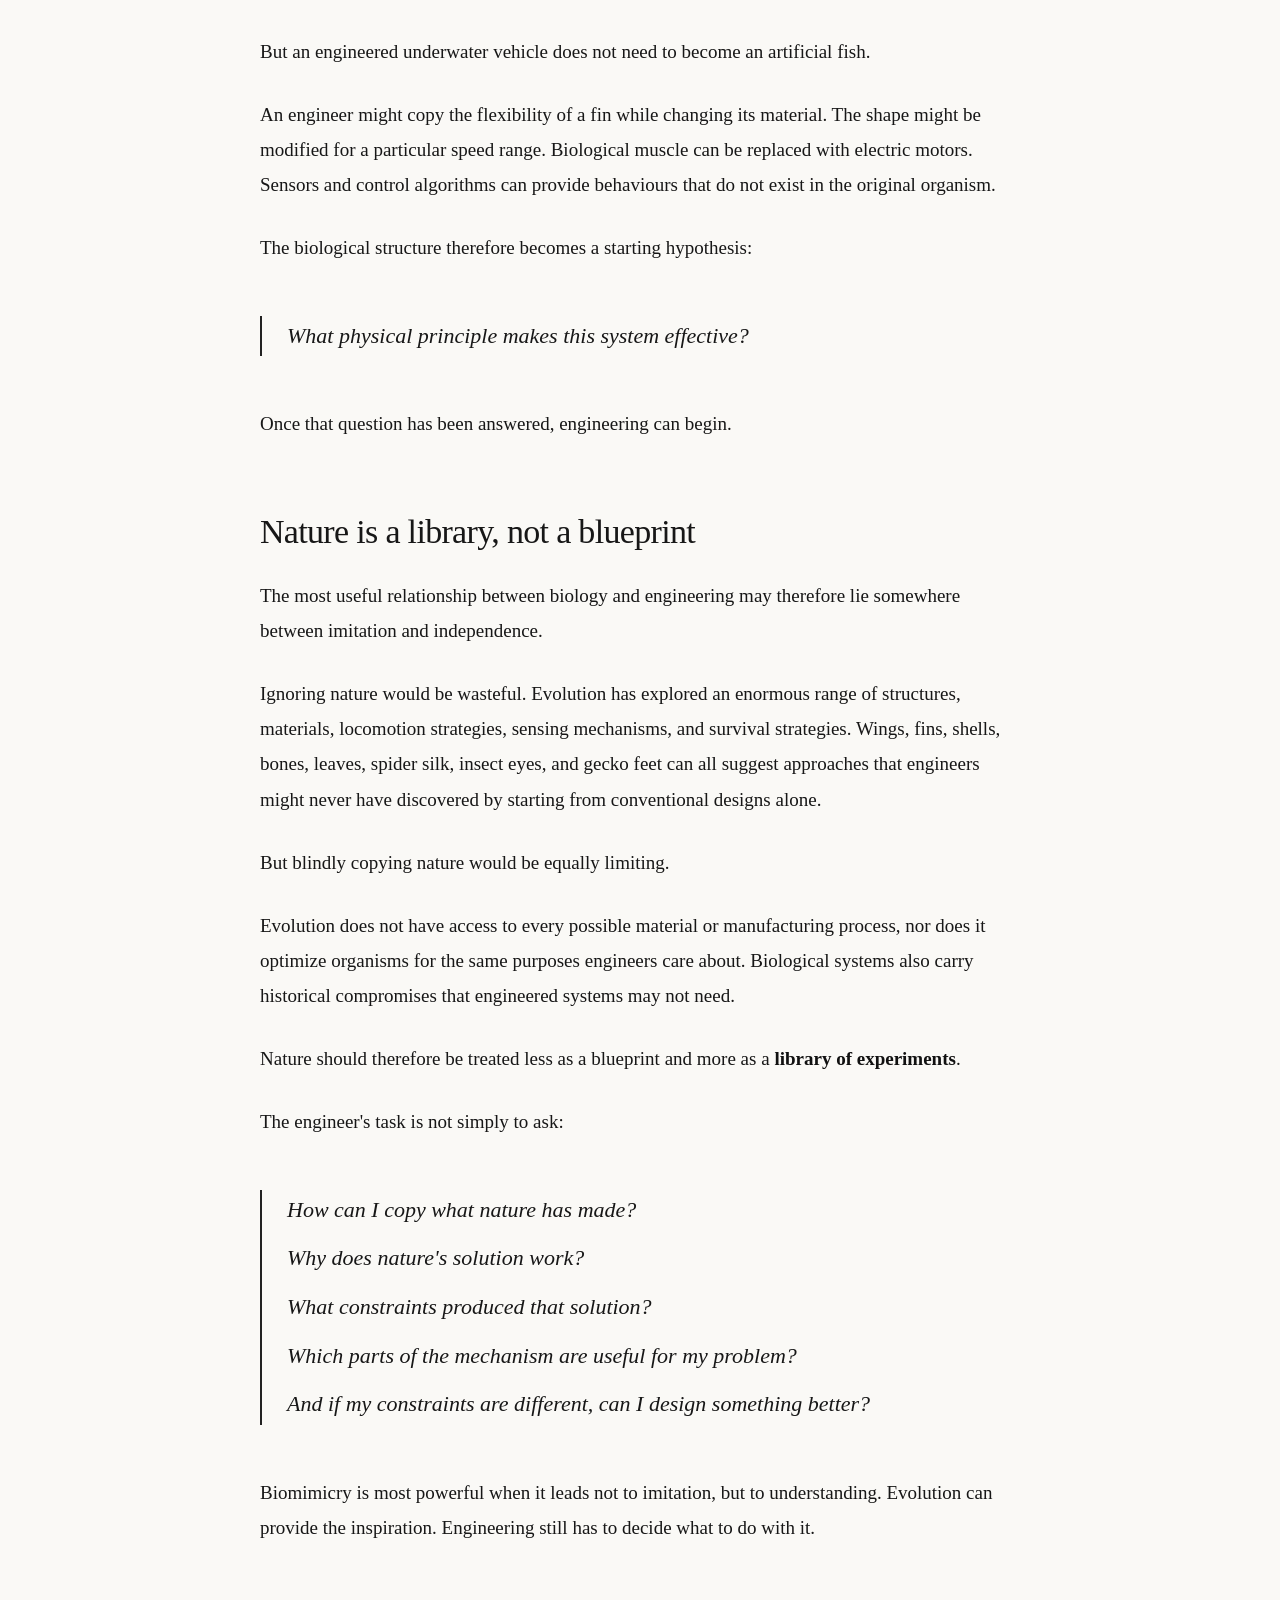
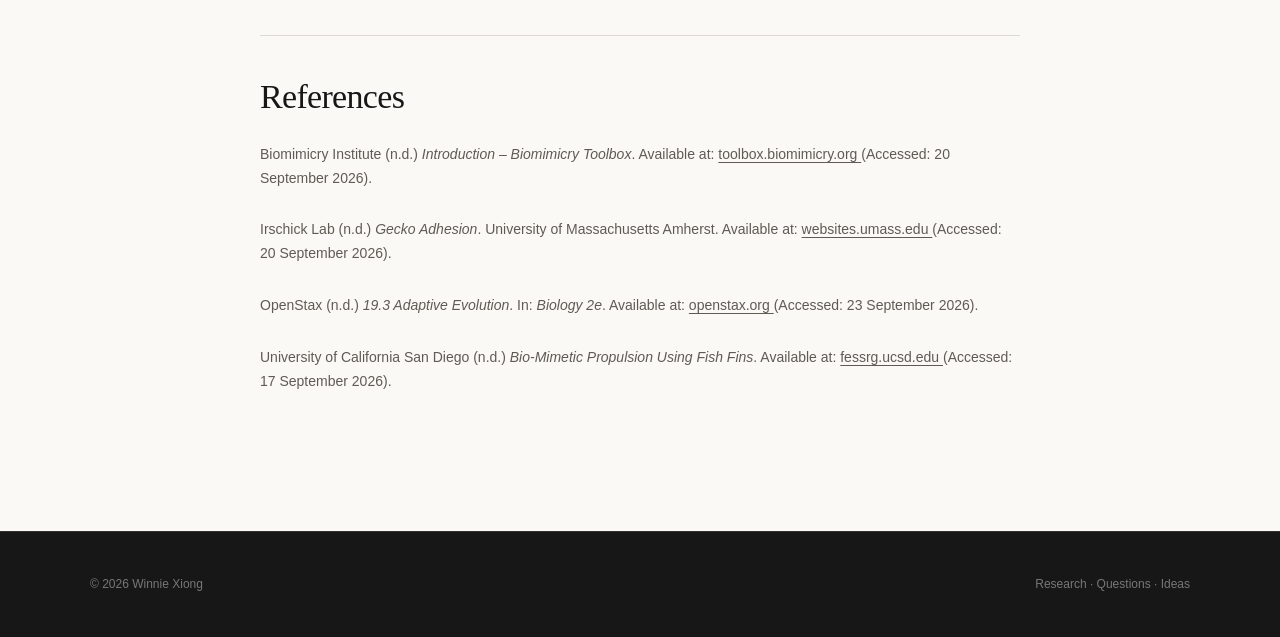
==== commit b133fbd9: "Update article metadata with publication date" ====
--- a/articles/biomimicry.html
+++ b/articles/biomimicry.html
@@ -231,7 +231,8 @@
         </p>
 
         <p class="article-meta">
-          Winnie Xiong · 6 min read · 2026
+          Winnie Xiong · 6 min read ·
+          <time datetime="2026-10-05">October 5, 2026</time>
         </p>
 
       </div>
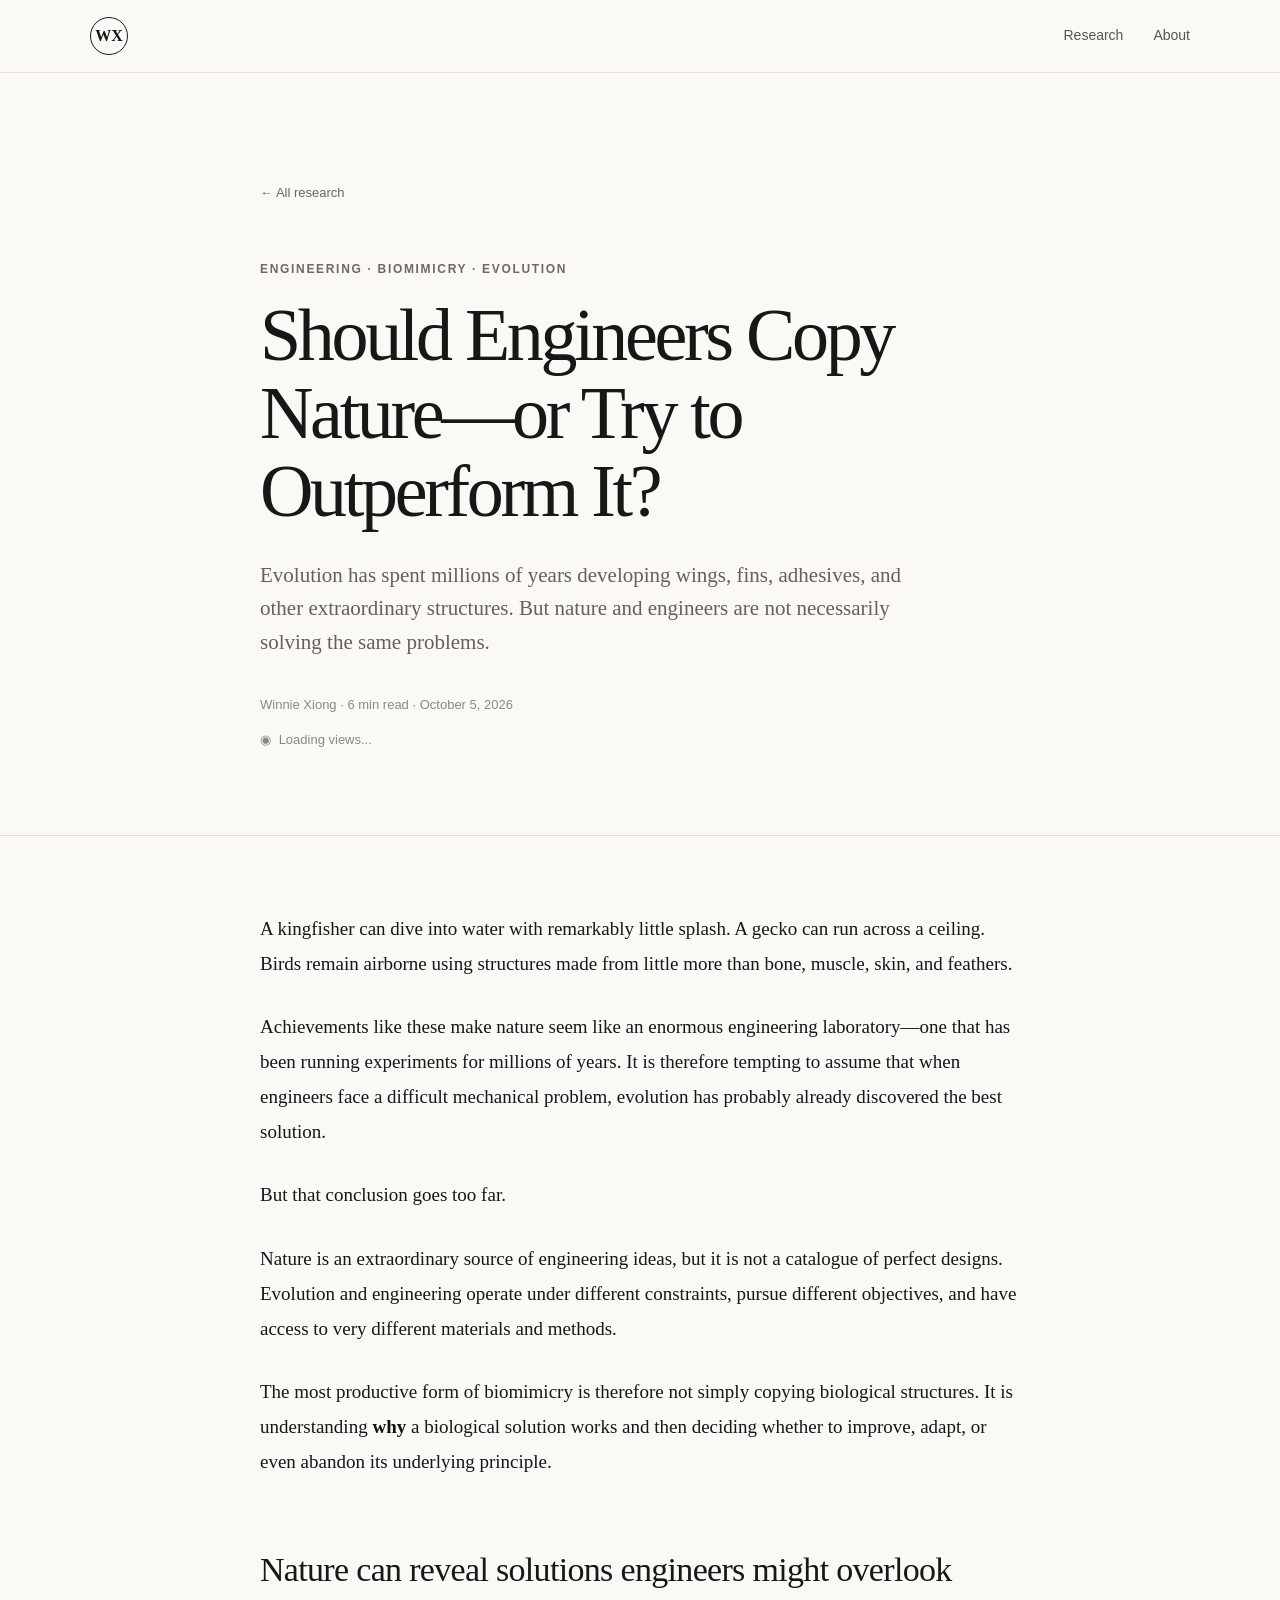
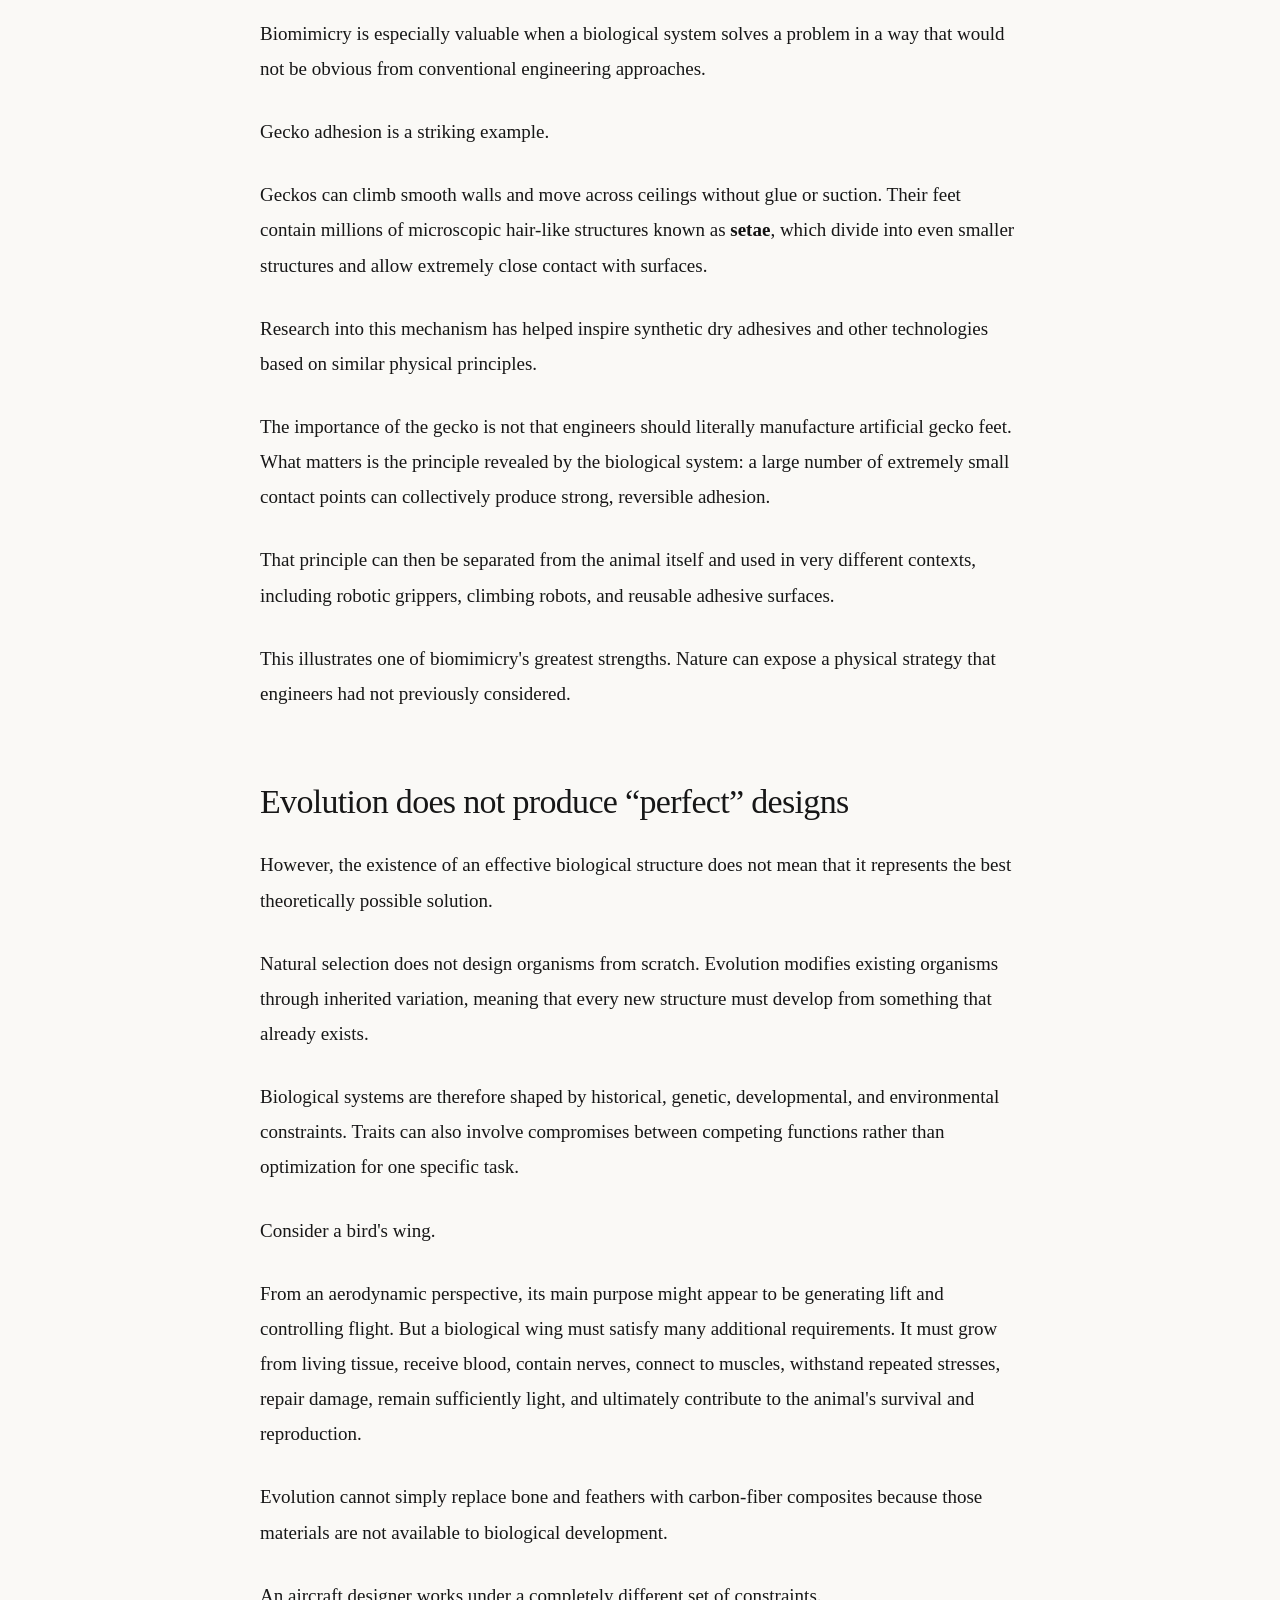
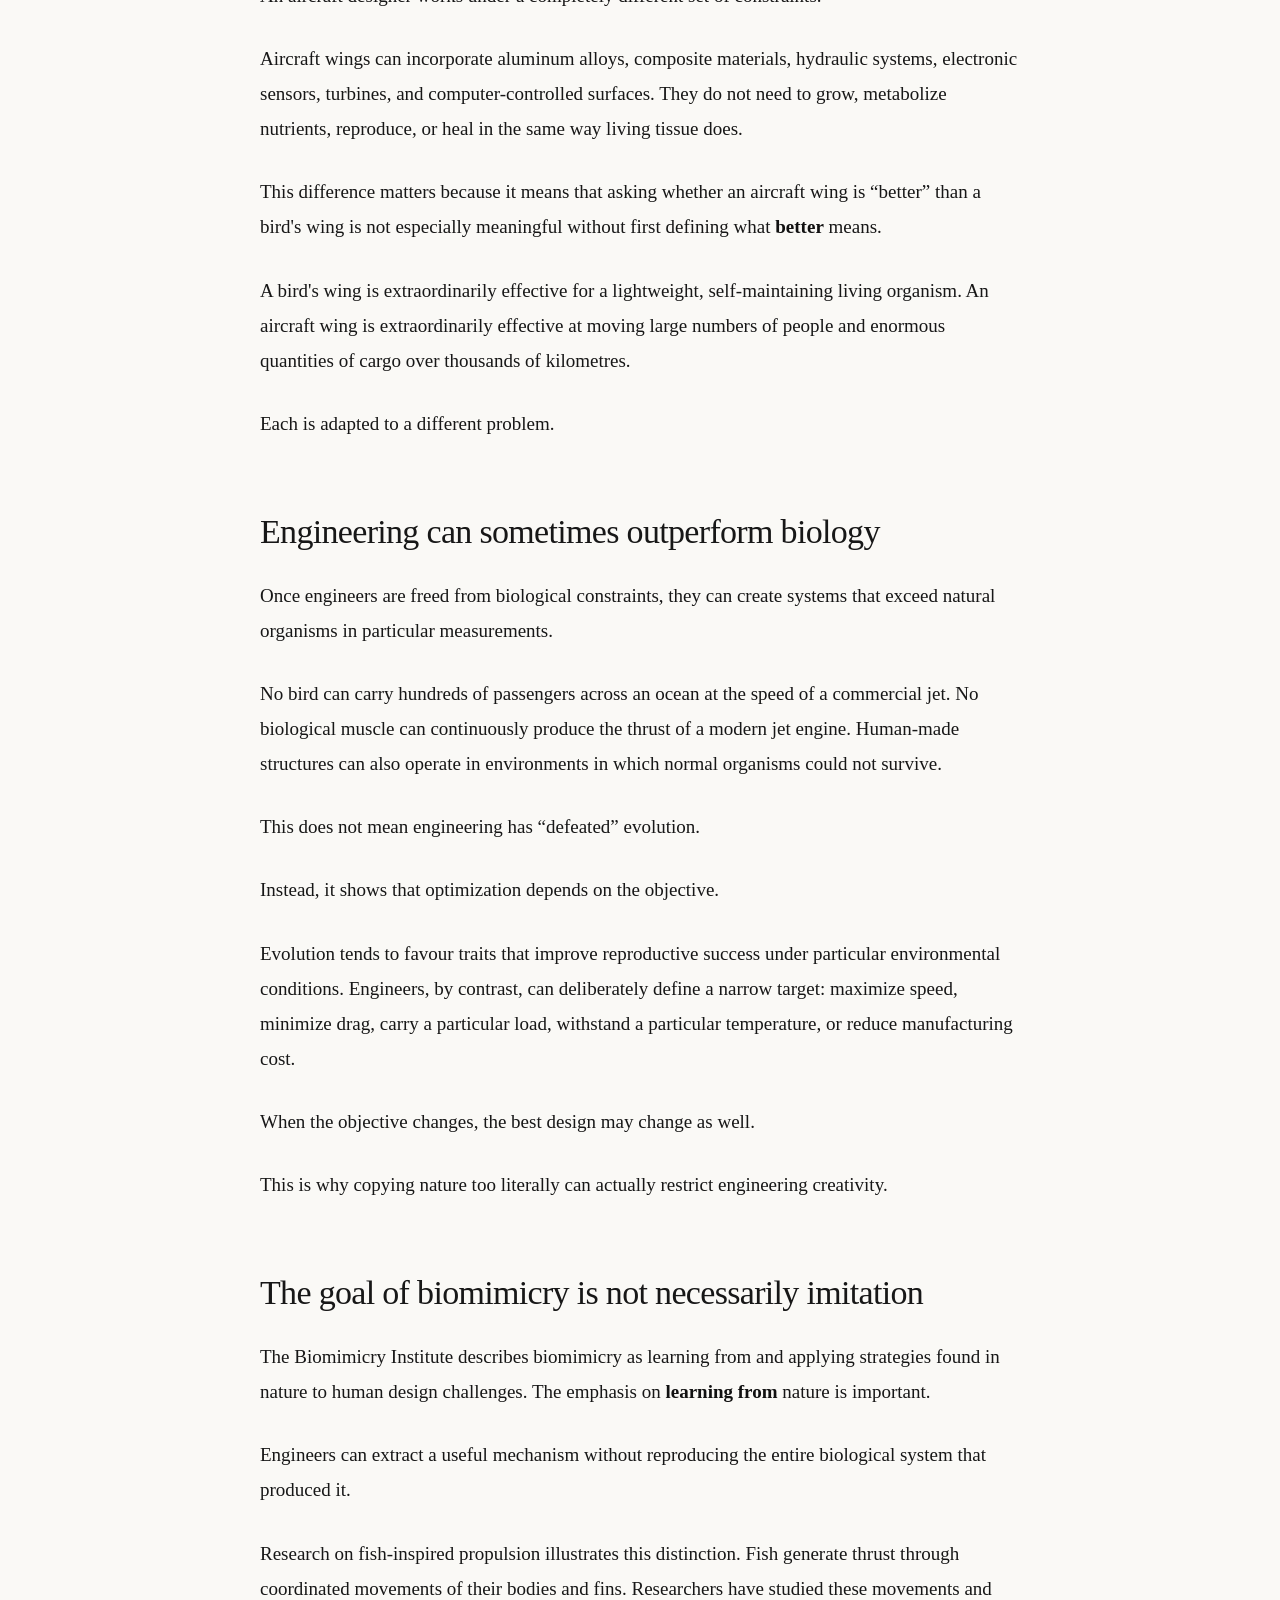
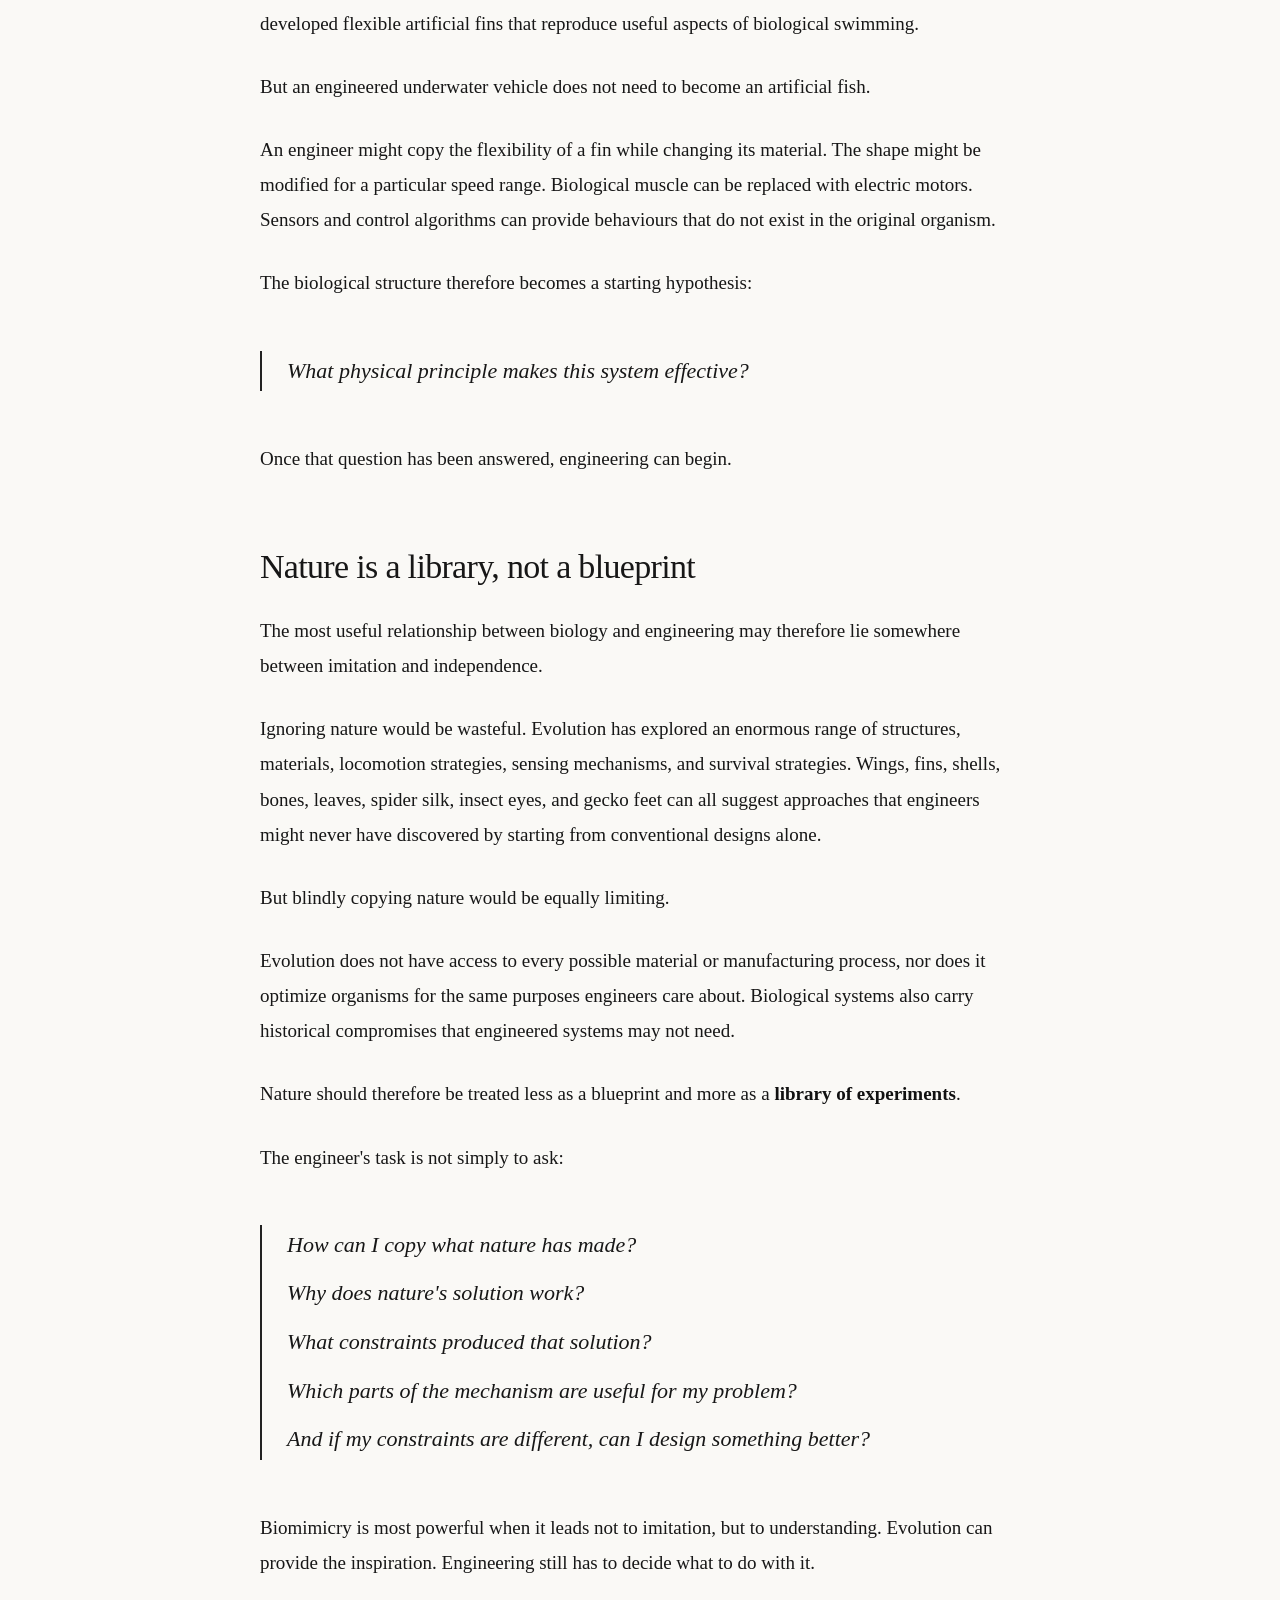
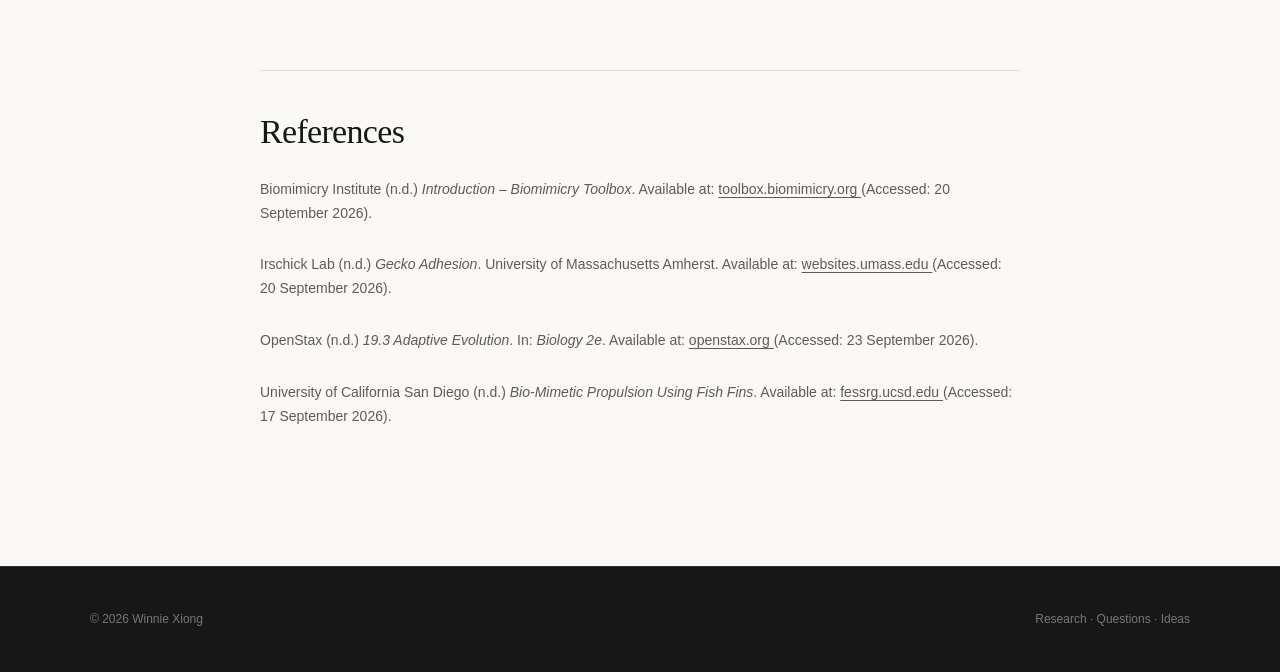
==== commit b00a605b: "Add article views section and tracking script" ====
--- a/articles/biomimicry.html
+++ b/articles/biomimicry.html
@@ -80,6 +80,18 @@
       color: #888;
 
       font-size: 13px;
+    }
+    
+    .article-views {
+      margin-top: 12px;
+      
+      color: #888;
+      
+      font-size: 13px;
+    }
+
+    .article-views span {
+      margin-right: 4px;
     }
 
     .article-body {
@@ -234,7 +246,10 @@
           Winnie Xiong · 6 min read ·
           <time datetime="2026-10-05">October 5, 2026</time>
         </p>
-
+        <p class="article-views">
+          <span aria-hidden="true">◉</span>
+          <span id="article-views-count">Loading views...</span>
+        </p>
       </div>
 
     </header>
@@ -658,7 +673,22 @@
     </div>
 
   </footer>
-
+    <script
+    data-goatcounter="https://wxresearch.goatcounter.com/count"
+    async
+    src="https://gc.zgo.at/count.js">
+  </script>
+  
+  <script>
+    window.addEventListener("load", function () {
+      if (window.goatcounter?.visit_count) {
+        goatcounter.visit_count({
+          append: "#article-views-count",
+          no_branding: true
+        });
+      }
+    });
+  </script>
 </body>
 
 </html>
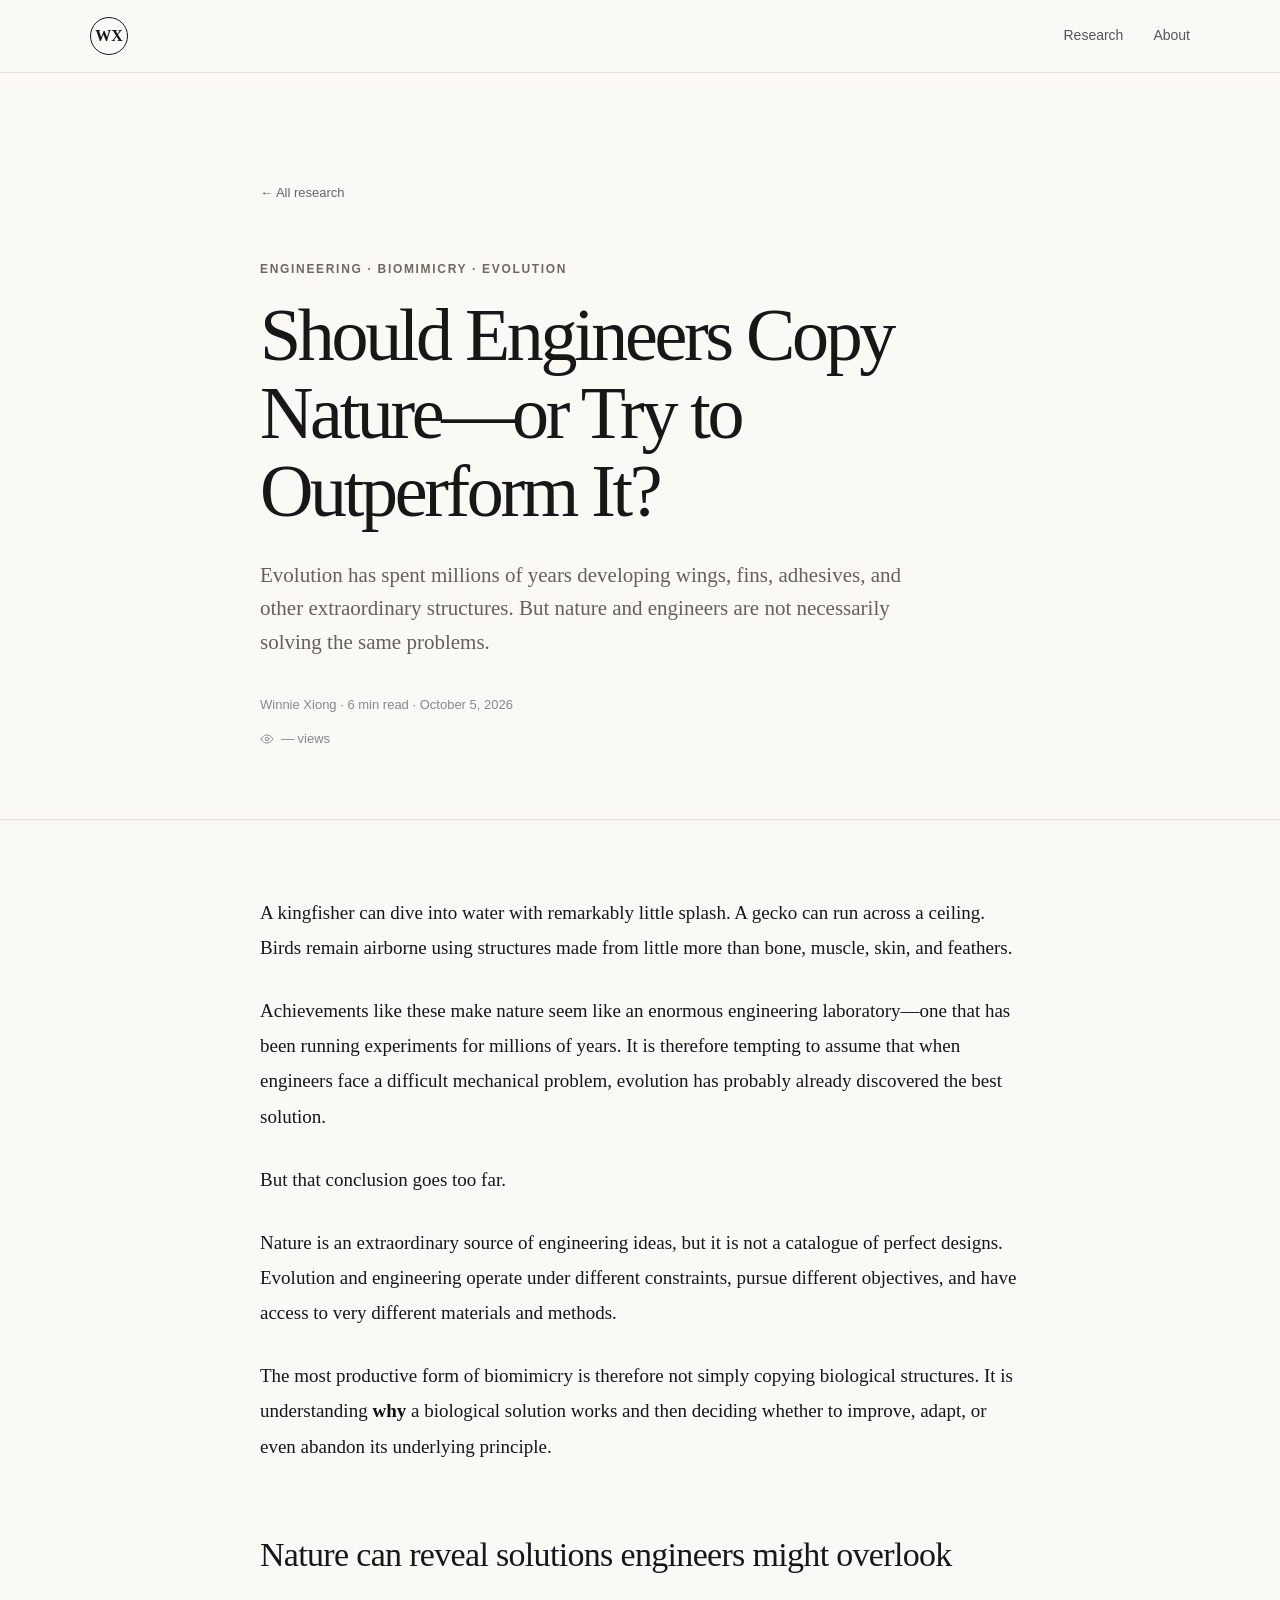
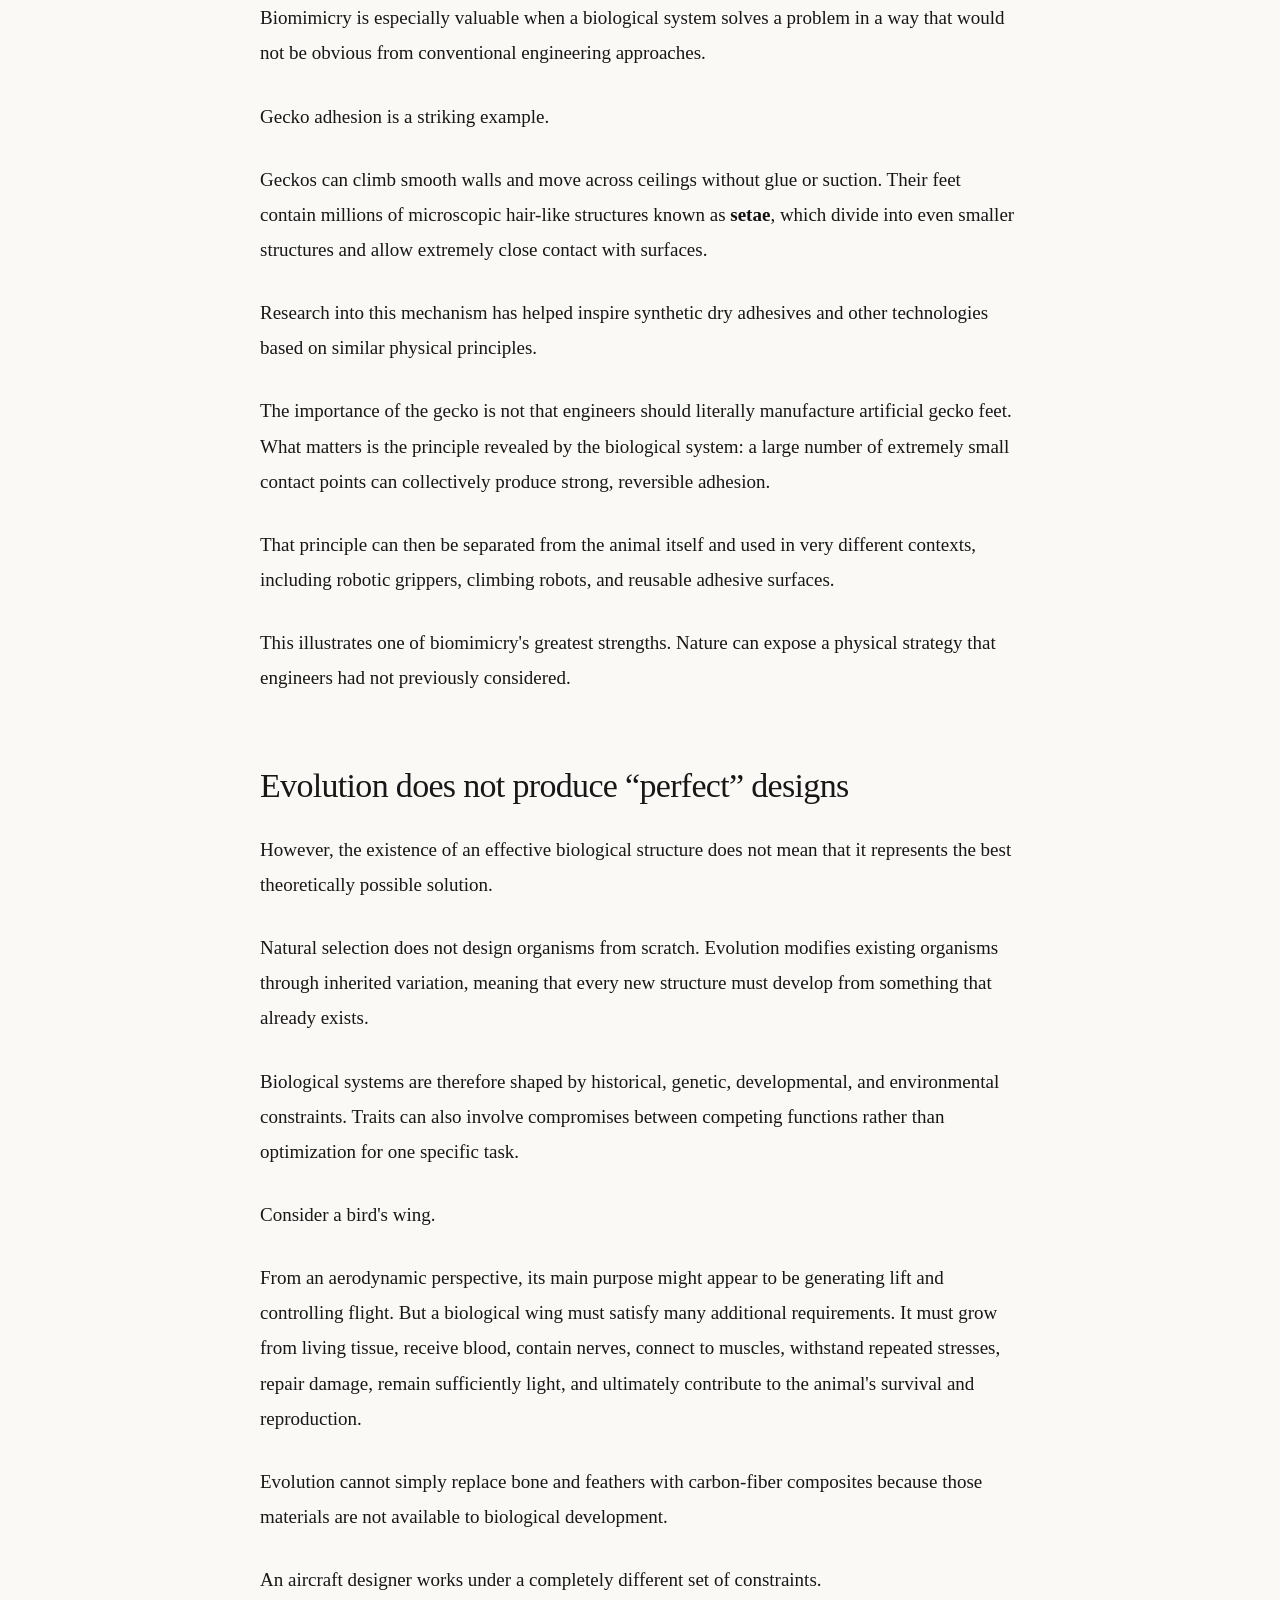
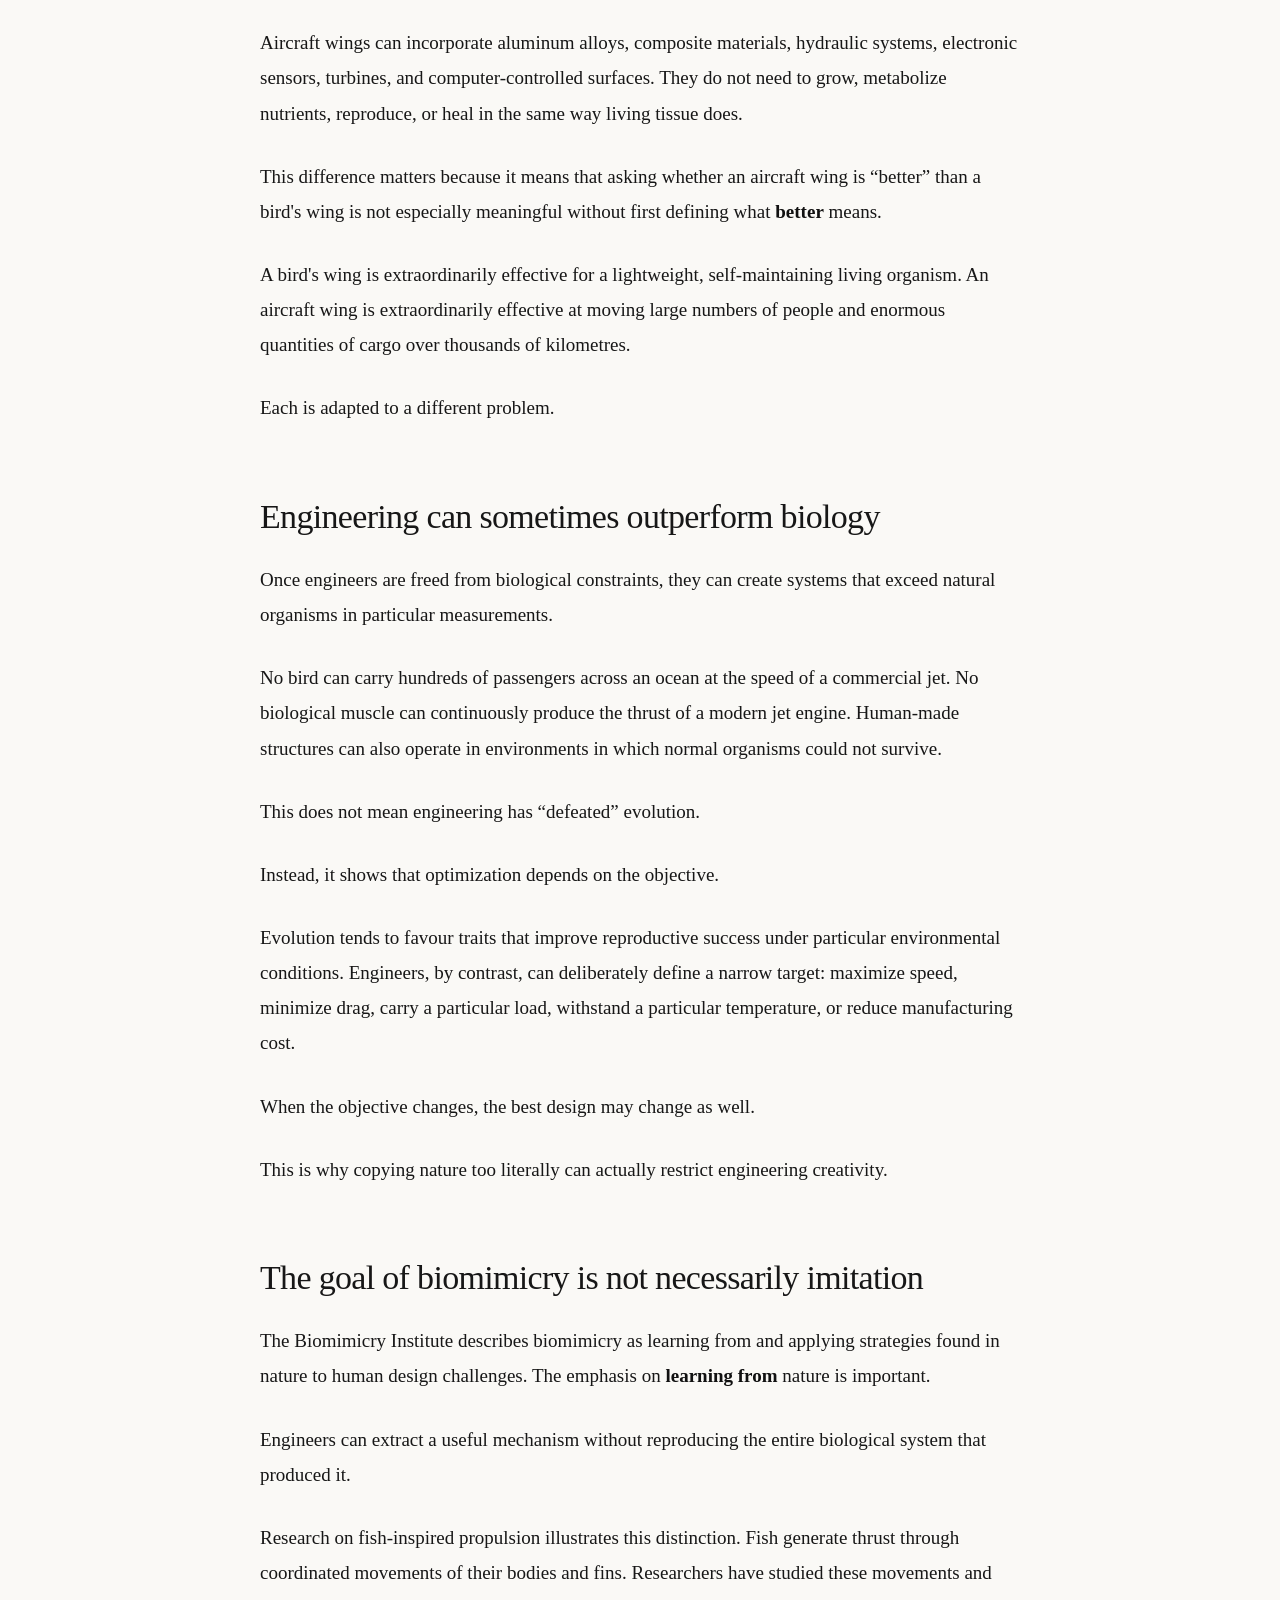
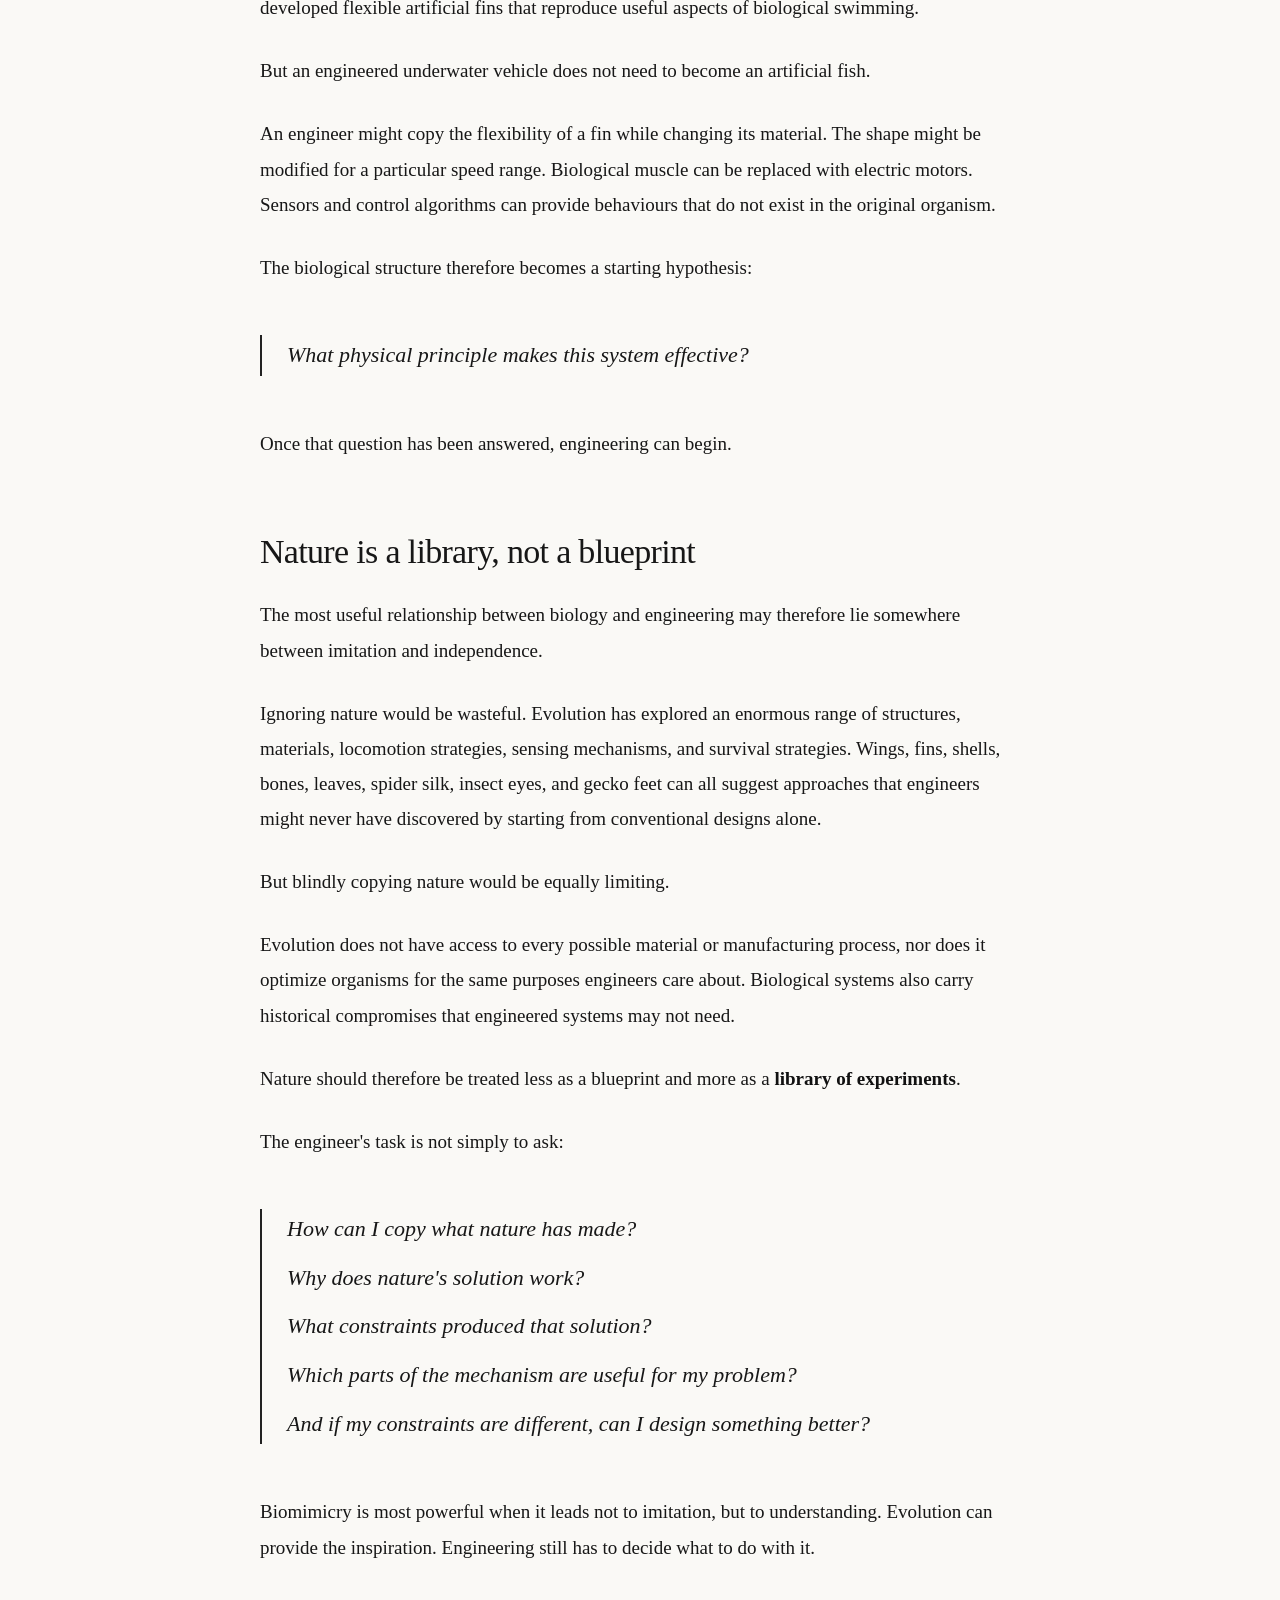
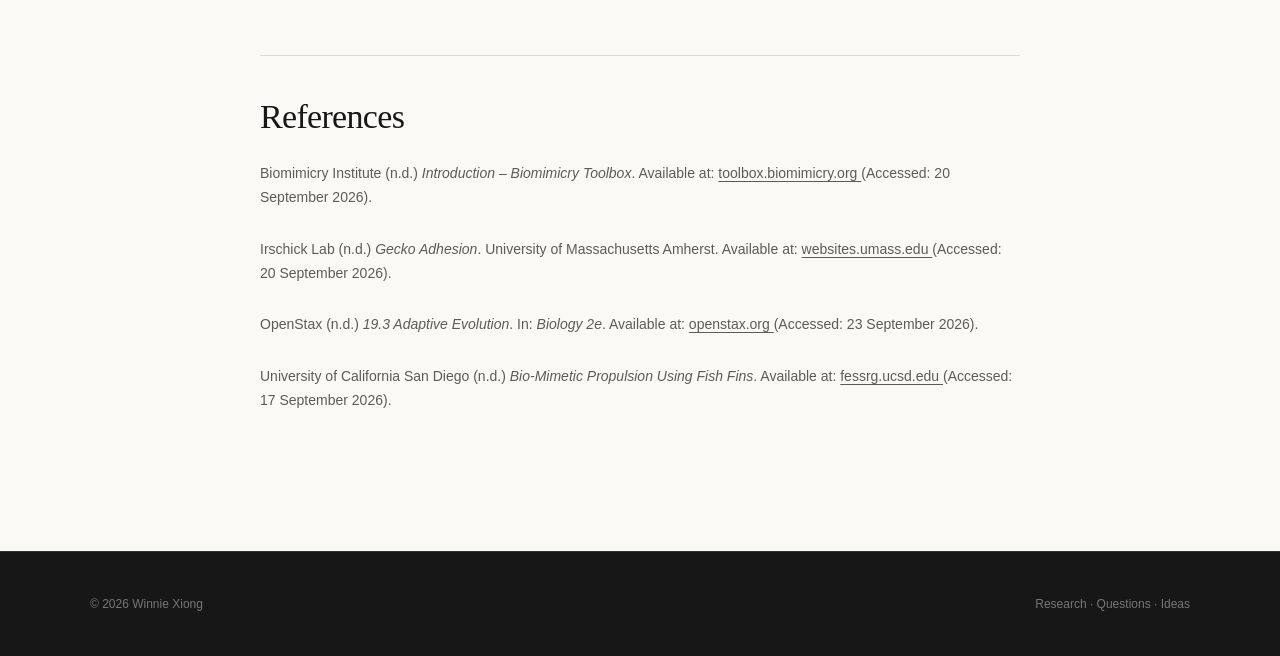
==== commit 8fed7d9a: "Style article page views as a minimal inline counter" ====
--- a/articles/biomimicry.html
+++ b/articles/biomimicry.html
@@ -83,15 +83,17 @@
     }
     
     .article-views {
-      margin-top: 12px;
-      
+      display: flex;
+      align-items: center;
+      gap: 7px;
+      margin: 12px 0 0;
       color: #888;
-      
       font-size: 13px;
-    }
-
-    .article-views span {
-      margin-right: 4px;
+      line-height: 1.5;
+    }
+
+    .article-views svg {
+      flex: none;
     }
 
     .article-body {
@@ -246,9 +248,14 @@
           Winnie Xiong · 6 min read ·
           <time datetime="2026-10-05">October 5, 2026</time>
         </p>
-        <p class="article-views">
-          <span aria-hidden="true">◉</span>
-          <span id="article-views-count">Loading views...</span>
+        <p class="article-views" aria-label="Article page views">
+          <svg aria-hidden="true" width="14" height="14" viewBox="0 0 24 24"
+               fill="none" stroke="currentColor" stroke-width="1.7"
+               stroke-linecap="round" stroke-linejoin="round">
+            <path d="M2 12s3.5-7 10-7 10 7 10 7-3.5 7-10 7S2 12 2 12Z"></path>
+            <circle cx="12" cy="12" r="3"></circle>
+          </svg>
+          <span id="article-views-count">— views</span>
         </p>
       </div>
 
@@ -680,12 +687,21 @@
   </script>
   
   <script>
-    window.addEventListener("load", function () {
-      if (window.goatcounter?.visit_count) {
-        goatcounter.visit_count({
-          append: "#article-views-count",
-          no_branding: true
-        });
+    window.addEventListener("load", async function () {
+      const counter = document.getElementById("article-views-count");
+      if (!counter) return;
+
+      try {
+        const path = window.goatcounter?.get_data?.().p || window.location.pathname;
+        const endpoint = "https://wxresearch.goatcounter.com/counter/" +
+          encodeURIComponent(path) + ".json";
+        const response = await fetch(endpoint);
+        if (!response.ok) throw new Error("View count unavailable");
+        const data = await response.json();
+        if (data.count == null) throw new Error("Missing view count");
+        counter.textContent = data.count + " views";
+      } catch (error) {
+        counter.closest(".article-views").hidden = true;
       }
     });
   </script>
